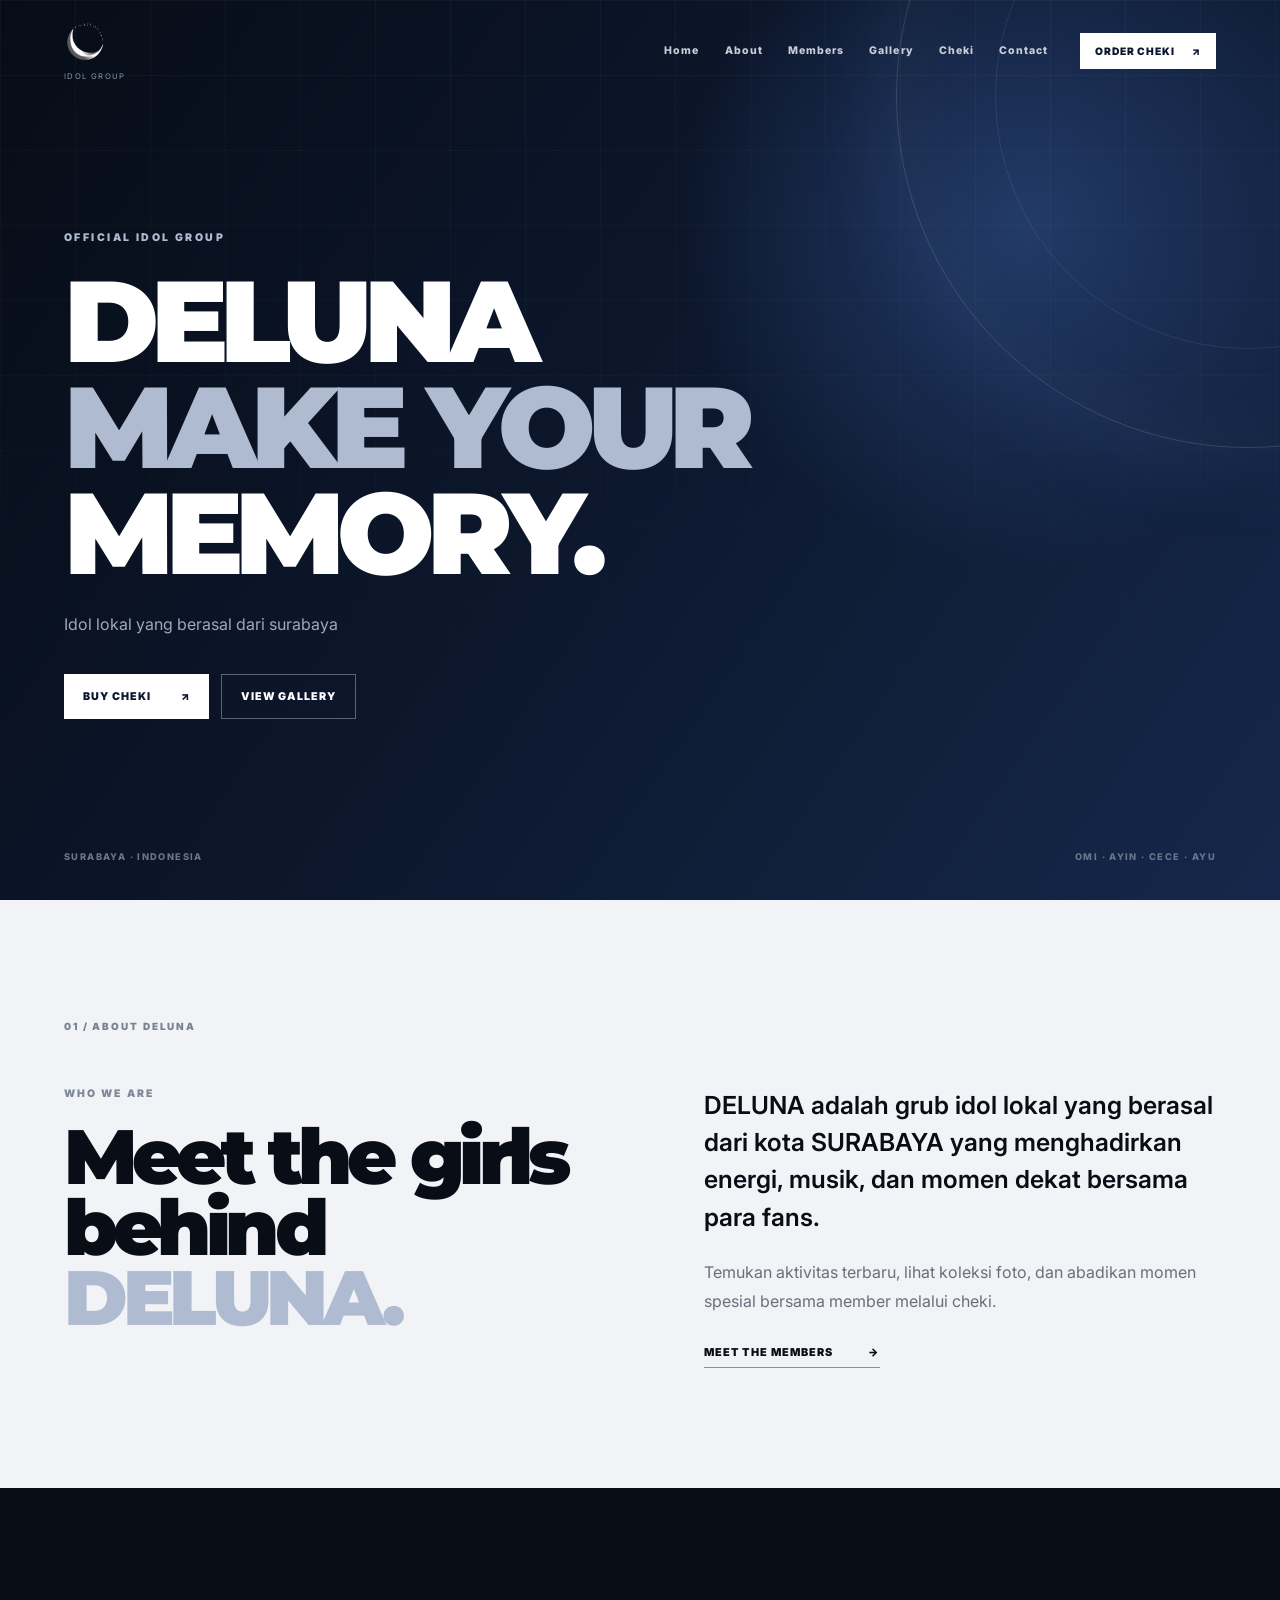
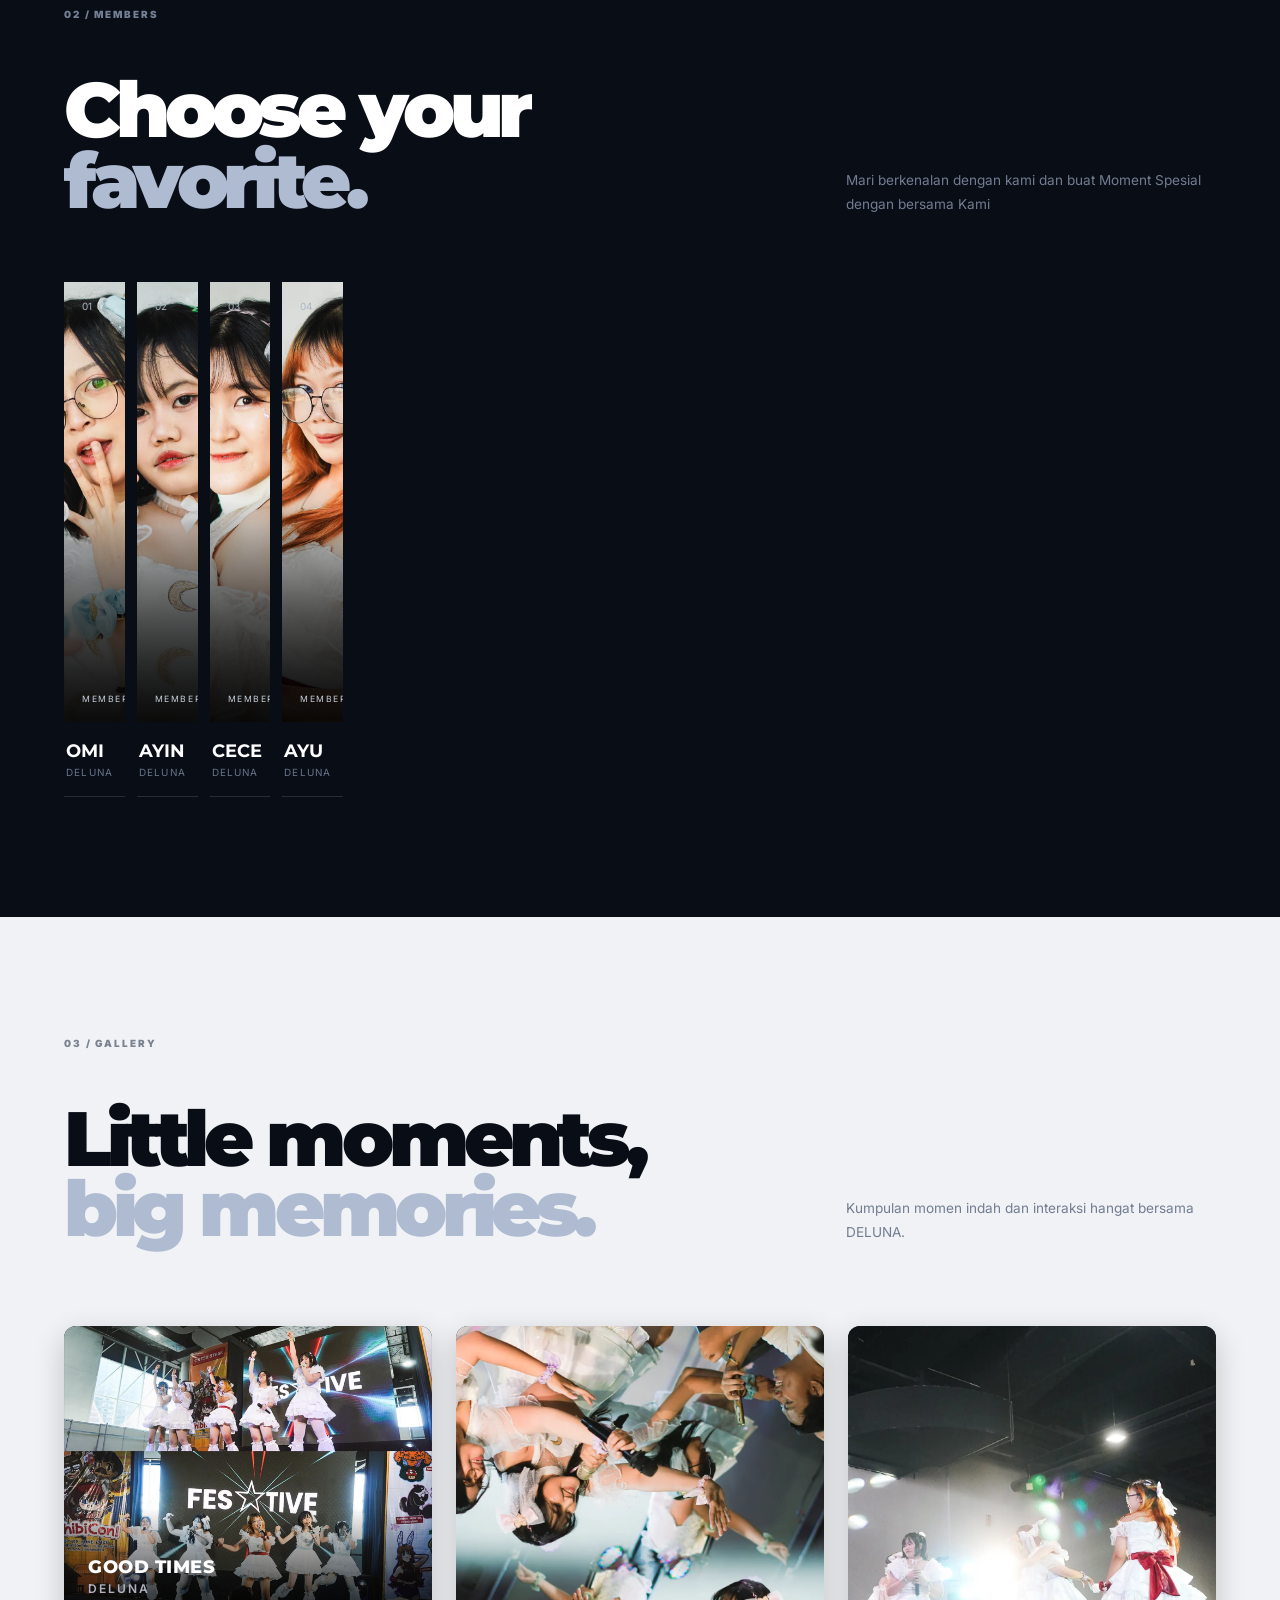
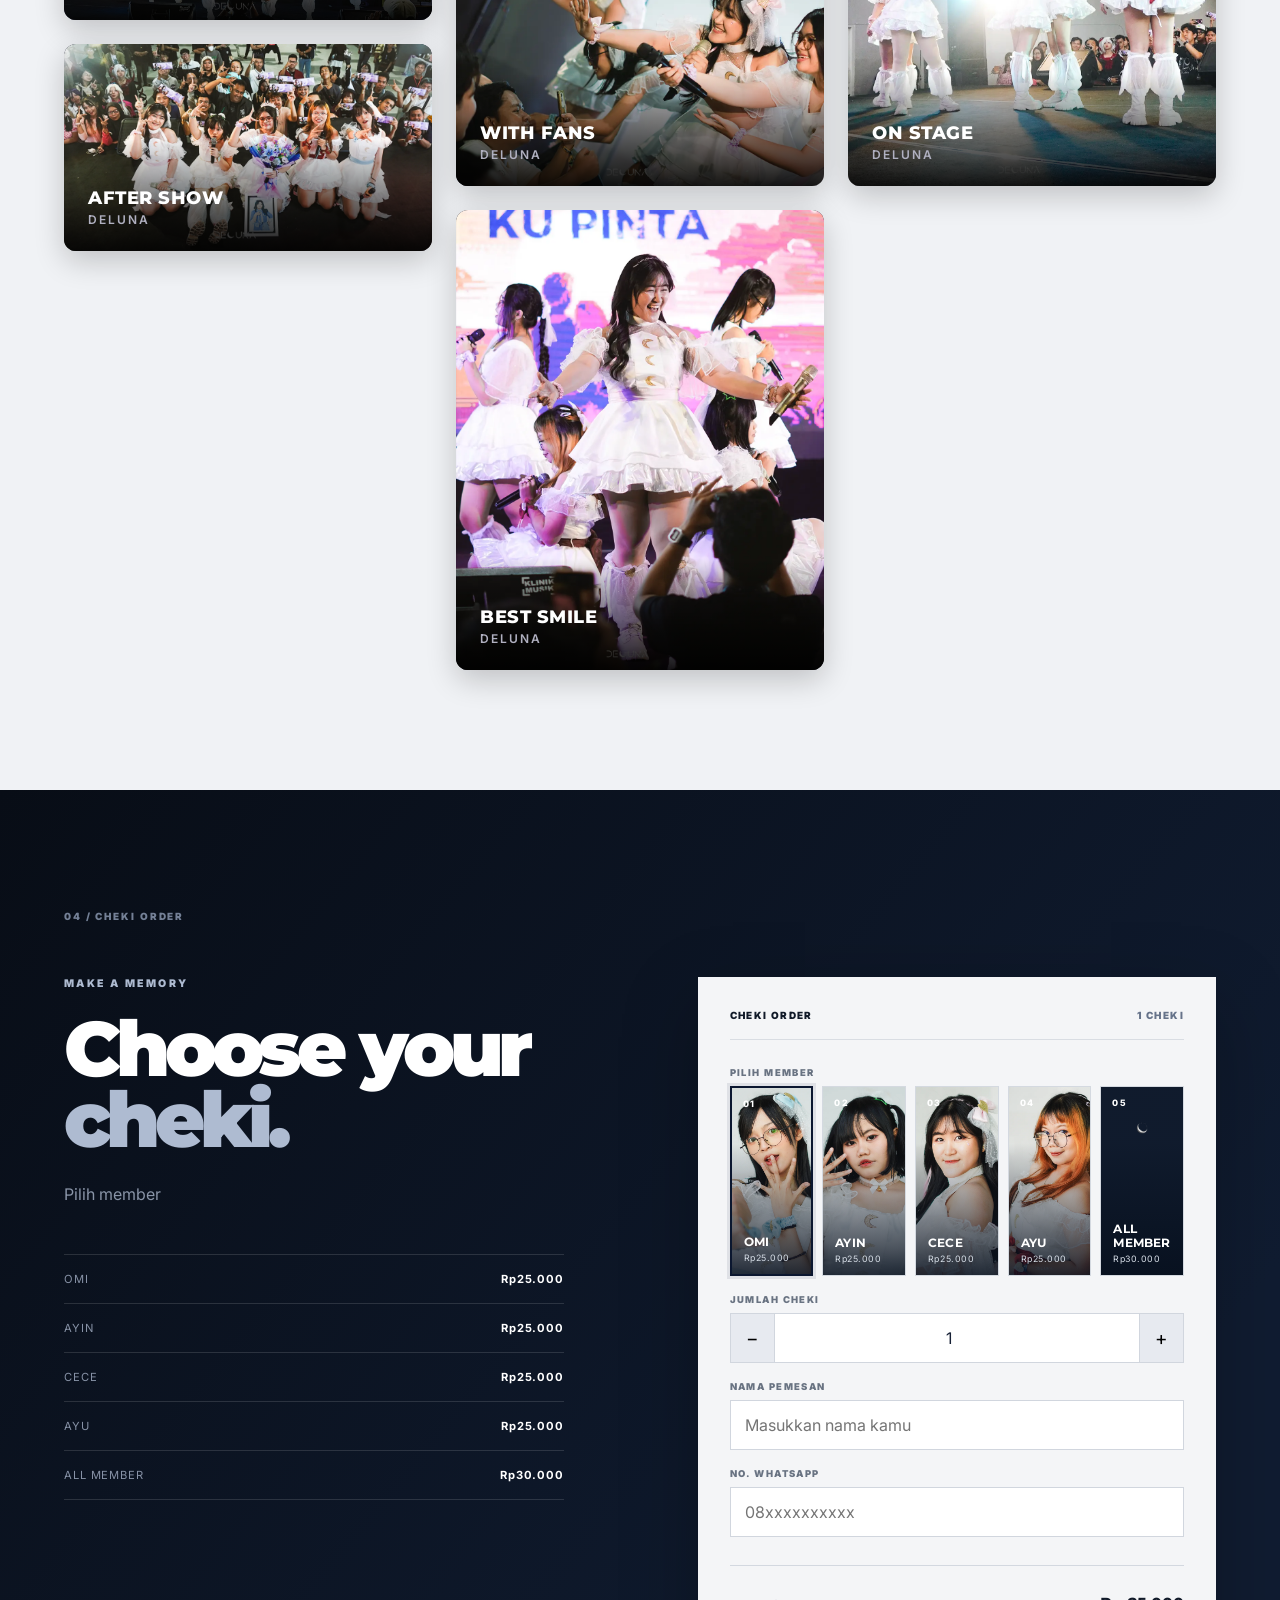
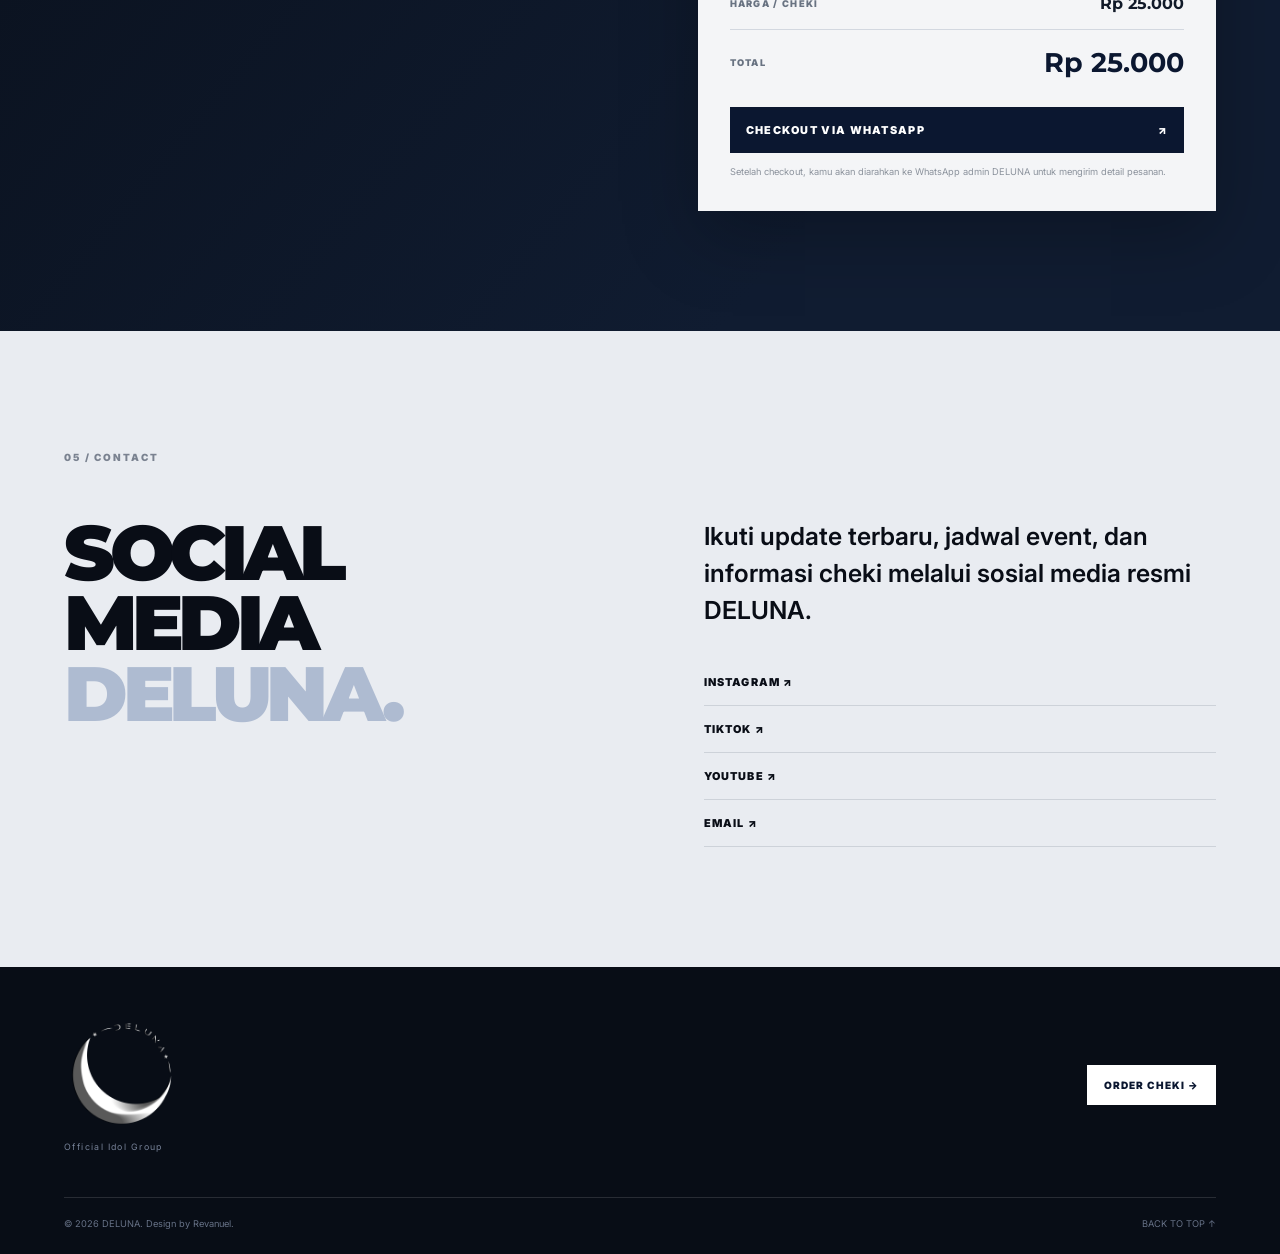
==== index.html @ 7d04046e "Update index.html" ====
<!DOCTYPE html>
<html lang="id">
<head>
  <meta charset="UTF-8">
  <meta name="viewport" content="width=device-width, initial-scale=1.0">
  <meta name="description" content="DELUNA Idol - Official Gallery & Cheki Order">
  <title>DELUNA IDOL — Official</title>
  <link rel="preconnect" href="https://fonts.googleapis.com">
  <link rel="preconnect" href="https://fonts.gstatic.com" crossorigin>
  <link href="https://fonts.googleapis.com/css2?family=Inter:wght@400;500;600;700;800&family=Montserrat:wght@700;800;900&display=swap" rel="stylesheet">
  <link rel="stylesheet" href="style.css">
  
  <style>
    /* DESAIN GALLERY BARU: MASONRY / PINTEREST STYLE */
    /* Ini akan menimpa desain grid lama agar foto tidak terpotong */
    
    .gallery-grid {
      display: block !important; /* Mematikan grid lama */
      column-count: 1; /* 1 kolom di HP */
      column-gap: 1.5rem;
      padding-top: 1rem;
    }

    /* Tablet: 2 kolom */
    @media (min-width: 640px) {
      .gallery-grid {
        column-count: 2;
      }
    }

    /* Desktop: 3 kolom */
    @media (min-width: 1024px) {
      .gallery-grid {
        column-count: 3;
      }
    }

    .gallery-item {
      break-inside: avoid; 
      margin-bottom: 1.5rem;
      position: relative;
      border-radius: 12px;
      overflow: hidden;
      background-color: #1a1a2e; 
      box-shadow: 0 10px 30px rgba(0, 0, 0, 0.2); 
      /* Transisi saat di-hover */
      transition: transform 0.4s cubic-bezier(0.175, 0.885, 0.32, 1.275);
    }

    /* Efek melayang saat kursor diarahkan ke foto */
    .gallery-item:hover {
      transform: translateY(-8px);
    }

    .gallery-item img {
      width: 100%;
      height: auto; 
      display: block;
      transition: transform 0.6s ease;
    }

    .gallery-item:hover img {
      transform: scale(1.05); 
    }

    .gallery-item figcaption {
      position: absolute;
      bottom: 0;
      left: 0;
      right: 0;
      padding: 3rem 1.5rem 1.5rem;
      /* Gradient gelap di bawah agar teks putih mudah dibaca */
      background: linear-gradient(to top, rgba(0,0,0,0.9) 0%, rgba(0,0,0,0.4) 60%, transparent 100%);
      color: #ffffff;
      display: flex;
      flex-direction: column;
      gap: 4px;
      pointer-events: none; /* Agar klik tetap tembus ke gambar jika diperlukan */
    }
    
    .gallery-item figcaption b {
      font-size: 1.1rem;
      font-weight: 800;
      letter-spacing: 0.5px;
      text-transform: uppercase;
      font-family: 'Montserrat', sans-serif;
    }
    
    .gallery-item figcaption span {
      font-size: 0.75rem;
      color: #b0b0c0;
      letter-spacing: 2px;
      font-weight: 600;
      text-transform: uppercase;
    }
  </style>
</head>
<body>

  <div class="loader" id="loader">
    <div class="loader-mark"><img src="assets/deluna-logo.png" alt="DELUNA"></div>
  </div>

  <header class="navbar" id="navbar">
    <a class="brand" href="#home">
      <img src="assets/deluna-logo.png" alt="DELUNA" class="brand-logo">
      <span class="brand-sub">IDOL GROUP</span>
    </a>

    <button class="menu-toggle" id="menuToggle" aria-label="Buka menu">
      <span></span><span></span><span></span>
    </button>

    <nav id="navMenu">
      <a href="#home">Home</a>
      <a href="#about">About</a>
      <a href="#members">Members</a>
      <a href="#gallery">Gallery</a>
      <a href="#cheki">Cheki</a>
      <a href="#contact">Contact</a>
    </nav>

    <a class="nav-order" href="#cheki">ORDER CHEKI <span>↗</span></a>
  </header>

  <main>
    <section class="hero" id="home">
      <div class="hero-orb"></div>
      <div class="hero-lines"></div>

      <div class="hero-content reveal">
        <p class="eyebrow">OFFICIAL IDOL GROUP</p>
        <h1>DELUNA<br><span>MAKE YOUR</span><br>MEMORY.</h1>
        <p class="hero-copy">Idol lokal yang berasal dari surabaya</p>
        <div class="hero-actions">
          <a class="btn primary" href="#cheki">BUY CHEKI <span>↗</span></a>
          <a class="btn ghost" href="#gallery">VIEW GALLERY</a>
        </div>
      </div>

      <div class="hero-bottom">
        <span>SURABAYA · INDONESIA</span>
        <span>OMI · AYIN · CECE · AYU</span>
      </div>
    </section>

    <section class="section about" id="about">
      <div class="section-label">01 / ABOUT DELUNA</div>
      <div class="split">
        <div class="reveal">
          <p class="mini-title">WHO WE ARE</p>
          <h2>Meet the girls<br>behind <span>DELUNA.</span></h2>
        </div>
        <div class="copy reveal">
          <p class="lead">DELUNA adalah grub idol lokal yang berasal dari kota SURABAYA yang menghadirkan energi, musik, dan momen dekat bersama para fans.</p>
          <p>Temukan aktivitas terbaru, lihat koleksi foto, dan abadikan momen spesial bersama member melalui cheki.</p>
          <a href="#members" class="under-link">MEET THE MEMBERS <span>→</span></a>
        </div>
      </div>
    </section>

    <section class="section dark" id="members">
      <div class="section-head reveal">
        <div>
          <div class="section-label light">02 / MEMBERS</div>
          <h2>Choose your<br><span>favorite.</span></h2>
        </div>
        <p>Mari berkenalan dengan kami dan buat Moment Spesial dengan bersama Kami</p>
      </div>

      <div class="member-grid">

  <!-- OMI -->
  <article class="member-card reveal">
    <div class="member-grid">

  <!-- OMI -->
  <article class="member-card reveal">
    <div class="member-photo">
      <a href="https://www.instagram.com/omiichannn_/" 
         target="_blank" 
         rel="noopener noreferrer"
         style="display: block; cursor: pointer;">
        <img src="assets/OMI.webp" alt="OMI - DELUNA">
      </a>
      <span>01</span>
      <small>MEMBER</small>
    </div>

    <div class="member-info">
      <h3>OMI</h3>
      <p>DELUNA</p>
    </div>
  </article>


  <!-- AYIN -->
  <article class="member-card reveal">
    <div class="member-photo">
      <a href="https://www.instagram.com/arinismess/" 
         target="_blank" 
         rel="noopener noreferrer"
         style="display: block; cursor: pointer;">
        <img src="assets/AYIN.webp" alt="AYIN - DELUNA">
      </a>
      <span>02</span>
      <small>MEMBER</small>
    </div>

    <div class="member-info">
      <h3>AYIN</h3>
      <p>DELUNA</p>
    </div>
  </article>


  <!-- CECE -->
  <article class="member-card reveal">
    <div class="member-photo">
      <a href="https://www.instagram.com/riensm21/" 
         target="_blank" 
         rel="noopener noreferrer"
         style="display: block; cursor: pointer;">
        <img src="assets/CECE.webp" alt="CECE - DELUNA">
      </a>
      <span>03</span>
      <small>MEMBER</small>
    </div>

    <div class="member-info">
      <h3>CECE</h3>
      <p>DELUNA</p>
    </div>
  </article>


  <!-- AYU -->
  <article class="member-card reveal">
    <div class="member-photo">
      <a href="https://www.instagram.com/ayuukim_/" 
         target="_blank" 
         rel="noopener noreferrer"
         style="display: block; cursor: pointer;">
        <img src="assets/AYU.webp" alt="AYU - DELUNA">
      </a>
      <span>04</span>
      <small>MEMBER</small>
    </div>

    <div class="member-info">
      <h3>AYU</h3>
      <p>DELUNA</p>
    </div>
  </article>

</div>
    </section>

    <section class="section gallery" id="gallery">
      <div class="section-head reveal">
        <div>
          <div class="section-label">03 / GALLERY</div>
          <h2>Little moments,<br><span>big memories.</span></h2>
        </div>
        <p>Kumpulan momen indah dan interaksi hangat bersama DELUNA.</p>
      </div>

      <div class="gallery-grid">
        <figure class="gallery-item">
          <img src="assets/GOOD.webp" alt="DELUNA Good Times">
          <figcaption><b>GOOD TIMES</b><span>DELUNA</span></figcaption>
        </figure>
        <figure class="gallery-item">
          <img src="assets/SHOW.webp" alt="DELUNA After Show">
          <figcaption><b>AFTER SHOW</b><span>DELUNA</span></figcaption>
        </figure>
        <figure class="gallery-item">
          <img src="assets/FANS.webp" alt="DELUNA With Fans">
          <figcaption><b>WITH FANS</b><span>DELUNA</span></figcaption>
        </figure>
        <figure class="gallery-item">
          <img src="assets/SMILE.webp" alt="DELUNA Best Smile">
          <figcaption><b>BEST SMILE</b><span>DELUNA</span></figcaption>
        </figure>
        <figure class="gallery-item">
          <img src="assets/STAGE.webp" alt="DELUNA On Stage">
          <figcaption><b>ON STAGE</b><span>DELUNA</span></figcaption>
        </figure>
      </div>
    </section>

    <section class="section dark cheki-section" id="cheki">
      <div class="section-label light">04 / CHEKI ORDER</div>

      <div class="cheki-layout">
        <div class="cheki-intro reveal">
          <p class="eyebrow">MAKE A MEMORY</p>
          <h2>Choose your<br><span>cheki.</span></h2>
          <p>Pilih member</p>

          <div class="price-list">
            <div><span>OMI</span><strong>Rp25.000</strong></div>
            <div><span>AYIN</span><strong>Rp25.000</strong></div>
            <div><span>CECE</span><strong>Rp25.000</strong></div>
            <div><span>AYU</span><strong>Rp25.000</strong></div>
            <div><span>ALL MEMBER</span><strong>Rp30.000</strong></div>
          </div>
        </div>

        <form class="order-card reveal" id="orderForm">
          <div class="order-head">
            <span>CHEKI ORDER</span>
            <span id="orderStatus">READY</span>
          </div>

          <label>PILIH MEMBER</label>
          <div class="member-chooser" id="memberChooser">
            <button type="button" class="member-choice active" data-member="OMI" data-price="25000">
              <img src="assets/OMI.webp" alt="OMI">
              <span class="choice-overlay"></span>
              <span class="choice-number">01</span>
              <span class="choice-info"><strong>OMI</strong><small>Rp25.000</small></span>
            </button>
            <button type="button" class="member-choice" data-member="AYIN" data-price="25000">
              <img src="assets/AYIN.webp" alt="AYIN">
              <span class="choice-overlay"></span>
              <span class="choice-number">02</span>
              <span class="choice-info"><strong>AYIN</strong><small>Rp25.000</small></span>
            </button>
            <button type="button" class="member-choice" data-member="CECE" data-price="25000">
              <img src="assets/CECE.webp" alt="CECE">
              <span class="choice-overlay"></span>
              <span class="choice-number">03</span>
              <span class="choice-info"><strong>CECE</strong><small>Rp25.000</small></span>
            </button>
            <button type="button" class="member-choice" data-member="AYU" data-price="25000">
              <img src="assets/AYU.webp" alt="AYU">
              <span class="choice-overlay"></span>
              <span class="choice-number">04</span>
              <span class="choice-info"><strong>AYU</strong><small>Rp25.000</small></span>
            </button>
            <button type="button" class="member-choice all-member" data-member="ALL MEMBER" data-price="30000">
              <img src="assets/deluna-logo.png" alt="ALL MEMBER">
              <span class="choice-overlay"></span>
              <span class="choice-number">05</span>
              <span class="choice-info"><strong>ALL MEMBER</strong><small>Rp30.000</small></span>
            </button>
          </div>
          <select id="member" name="member" aria-hidden="true" tabindex="-1" class="member-select-hidden">
            <option value="OMI" data-price="25000">OMI — Rp25.000</option>
            <option value="AYIN" data-price="25000">AYIN — Rp25.000</option>
            <option value="CECE" data-price="25000">CECE — Rp25.000</option>
            <option value="AYU" data-price="25000">AYU — Rp25.000</option>
            <option value="ALL MEMBER" data-price="30000">ALL MEMBER — Rp30.000</option>
          </select>

          <label for="quantity">JUMLAH CHEKI</label>
          <div class="quantity">
            <button type="button" id="minus">−</button>
            <input id="quantity" type="number" min="1" max="99" value="1">
            <button type="button" id="plus">+</button>
          </div>

          <label for="name">NAMA PEMESAN</label>
          <input id="name" type="text" placeholder="Masukkan nama kamu" required>

          <label for="phone">NO. WHATSAPP</label>
          <input id="phone" type="tel" placeholder="08xxxxxxxxxx" required>

          <div class="summary">
            <div><span>HARGA / CHEKI</span><strong id="unitPrice">Rp25.000</strong></div>
            <div class="total"><span>TOTAL</span><strong id="totalPrice">Rp25.000</strong></div>
          </div>

          <button class="submit-order" type="submit">CHECKOUT VIA WHATSAPP <span>↗</span></button>
          <p class="form-note">Setelah checkout, kamu akan diarahkan ke WhatsApp admin DELUNA untuk mengirim detail pesanan.</p>
        </form>
      </div>
    </section>

   <section class="section info" id="contact">
  <div class="section-label">05 / CONTACT</div>

  <div class="split">

    <div class="reveal">
      <h2>SOCIAL MEDIA<br><span>DELUNA.</span></h2>
    </div>

    <div class="copy reveal">
      <p class="lead">
        Ikuti update terbaru, jadwal event, dan informasi cheki
        melalui sosial media resmi DELUNA.
      </p>

      <div class="socials">

        <a href="https://www.instagram.com/deluna.idol/?hl=id"
           target="_blank"
           rel="noopener noreferrer"
           aria-label="Instagram DELUNA">
          INSTAGRAM ↗
        </a>

        <a href="https://www.tiktok.com/@deluna.idol?lang=id-ID"
           target="_blank"
           rel="noopener noreferrer"
           aria-label="TikTok DELUNA">
          TIKTOK ↗
        </a>

        <a href="https://www.youtube.com/@DELUNAIdol"
           target="_blank"
           rel="noopener noreferrer"
           aria-label="YouTube DELUNA">
          YOUTUBE ↗
        </a>

        <a href="mailto:delunaidolsby@gmail.com"
           aria-label="Email DELUNA">
          EMAIL ↗
        </a>

      </div>
    </div>

  </div>
</section>
  </main>

  <footer>
    <div class="footer-main">
      <div class="footer-brand">
        <img src="assets/deluna-logo.png" alt="DELUNA" class="footer-logo">
        <p>Official Idol Group</p>
      </div>
      <a href="#cheki" class="footer-order">ORDER CHEKI →</a>
    </div>
    <div class="footer-bottom">
      <span>© 2026 DELUNA. Design by Revanuel.</span>
      <a href="#home">BACK TO TOP ↑</a>
    </div>
  </footer>

  <script src="script.js"></script>
</body>
</html>
---- style.css ----
*{margin:0;padding:0;box-sizing:border-box}
:root{
  --navy:#0b1730;--navy2:#101f3e;--ink:#090d16;--gray:#6f7785;
  --light:#f1f3f6;--white:#fff;--line:rgba(255,255,255,.13);
  --darkline:#d7dbe2;--silver:#c7ccd5;
}
html{scroll-behavior:smooth}
body{font-family:Inter,sans-serif;background:var(--light);color:var(--ink);overflow-x:hidden}
a{text-decoration:none;color:inherit}
button,input,select{font:inherit}
.loader{position:fixed;inset:0;z-index:9999;display:grid;place-items:center;background:var(--navy);transition:.6s}
.loader.hide{opacity:0;visibility:hidden}
.loader-mark{font-family:Montserrat;font-weight:900;font-size:4rem;color:#fff;letter-spacing:-.08em}
.loader-mark span,.brand-main span,h1 span,h2 span{color:#aebbd1}

.navbar{position:fixed;top:0;left:0;width:100%;z-index:1000;padding:21px 5vw;display:flex;align-items:center;gap:32px;color:#fff;transition:.3s}
.navbar.scrolled{padding:14px 5vw;background:rgba(8,13,24,.92);backdrop-filter:blur(14px);border-bottom:1px solid var(--line)}
.brand{display:flex;flex-direction:column;line-height:1}
.brand-main{font-family:Montserrat;font-weight:900;font-size:1.4rem;letter-spacing:-.08em}
.brand-sub{font-size:.48rem;letter-spacing:.18em;color:#8994a8;margin-top:5px}
nav{display:flex;align-items:center;gap:25px;margin-left:auto}
nav a{font-size:.66rem;font-weight:800;letter-spacing:.1em;color:#c9ced8;transition:.25s}
nav a:hover{color:#fff}
.nav-order{background:#fff;color:var(--navy);font-size:.64rem;font-weight:900;letter-spacing:.08em;padding:12px 15px}
.nav-order span{margin-left:15px}
.menu-toggle{display:none;background:none;border:0;width:42px;height:42px}
.menu-toggle span{display:block;width:25px;height:2px;background:#fff;margin:5px auto;transition:.3s}

.hero{min-height:100vh;position:relative;display:flex;align-items:center;padding:150px 5vw 100px;background:radial-gradient(circle at 80% 25%,#233b69 0,transparent 28%),linear-gradient(125deg,#070c16,#0d1930 55%,#15284b);color:#fff;overflow:hidden}
.hero-orb{position:absolute;width:55vw;height:55vw;right:-25vw;top:-20vw;border-radius:50%;border:1px solid rgba(255,255,255,.15);box-shadow:inset 0 0 100px rgba(255,255,255,.04),0 0 100px rgba(80,110,170,.15)}
.hero-orb:after{content:"";position:absolute;inset:14%;border-radius:50%;border:1px solid rgba(255,255,255,.08)}
.hero-lines{position:absolute;inset:0;background-image:linear-gradient(rgba(255,255,255,.035) 1px,transparent 1px),linear-gradient(90deg,rgba(255,255,255,.035) 1px,transparent 1px);background-size:75px 75px;mask-image:linear-gradient(#000,transparent 90%)}
.hero-content{position:relative;z-index:2;max-width:850px}
.eyebrow{font-size:.66rem;letter-spacing:.23em;font-weight:900;color:#aebbd1;margin-bottom:24px}
.hero h1,h2{font-family:Montserrat;font-weight:900;letter-spacing:-.07em;line-height:.92}
.hero h1{font-size:clamp(4rem,9vw,8.8rem)}
.hero-copy{max-width:500px;color:#9fa8b8;line-height:1.7;margin-top:25px}
.hero-actions{display:flex;gap:12px;margin-top:35px;flex-wrap:wrap}
.btn{display:inline-flex;align-items:center;justify-content:space-between;gap:30px;padding:15px 19px;font-size:.67rem;font-weight:900;letter-spacing:.09em;transition:.3s}
.btn.primary{background:#fff;color:var(--navy)}
.btn.primary:hover{background:#cbd3df;transform:translateY(-3px)}
.btn.ghost{border:1px solid #59657a;color:#fff}
.btn.ghost:hover{border-color:#fff;transform:translateY(-3px)}
.hero-bottom{position:absolute;z-index:2;bottom:38px;left:5vw;right:5vw;display:flex;justify-content:space-between;color:#69758a;font-size:.58rem;font-weight:800;letter-spacing:.15em}

.section{padding:120px 5vw}
.section-label{font-size:.62rem;letter-spacing:.19em;font-weight:900;color:#7a8290;margin-bottom:55px}
.section-label.light{color:#748096}
.split{display:grid;grid-template-columns:1fr 1fr;gap:10vw}
h2{font-size:clamp(3rem,6vw,6.2rem)}
.copy{max-width:600px}
.mini-title{font-size:.65rem;letter-spacing:.2em;font-weight:900;color:#7d8797;margin-bottom:22px}
.lead{font-size:clamp(1.15rem,2vw,1.55rem);font-weight:600;line-height:1.5;margin-bottom:22px}
.copy>p:not(.lead){color:#68707e;line-height:1.8}
.under-link{display:inline-flex;gap:35px;margin-top:30px;padding-bottom:8px;border-bottom:1px solid #89919e;font-size:.68rem;font-weight:900;letter-spacing:.1em}
.under-link:hover{color:var(--navy)}

.dark{background:var(--ink);color:#fff}
.section-head{display:flex;align-items:end;justify-content:space-between;gap:50px;margin-bottom:65px}
.section-head>p{max-width:370px;color:#727d91;font-size:.85rem;line-height:1.8}
.member-grid{display:grid;grid-template-columns:repeat(4,1fr);gap:12px}
.member-card{min-width:0}
.member-photo{height:440px;position:relative;overflow:hidden;background:#1a2437}
.member-photo:before{content:"";position:absolute;inset:0;transition:.6s}
.member-photo:after{content:"";position:absolute;inset:0;background:linear-gradient(transparent 50%,rgba(0,0,0,.75))}
.member-photo:hover:before{transform:scale(1.08)}
.omi:before{background:radial-gradient(circle at 55% 30%,#8091aa,transparent 17%),linear-gradient(145deg,#142543,#4b5564)}
.ayin:before{background:radial-gradient(circle at 40% 28%,#c3c9d1,transparent 16%),linear-gradient(145deg,#303a4b,#0c1526)}
.cece:before{background:radial-gradient(circle at 62% 34%,#667895,transparent 18%),linear-gradient(135deg,#101c34,#687282)}
.ayu:before{background:radial-gradient(circle at 35% 30%,#9ba4b3,transparent 16%),linear-gradient(145deg,#455267,#111a2a)}
.member-photo span{position:absolute;z-index:2;top:18px;left:18px;color:#aab4c4;font-size:.62rem}
.member-photo small{position:absolute;z-index:2;bottom:18px;left:18px;color:#c8d0dd;font-size:.54rem;letter-spacing:.18em}
.member-info{padding:18px 2px;border-bottom:1px solid var(--line)}
.member-info h3{font-family:Montserrat;font-size:1.1rem}
.member-info p{color:#68758b;font-size:.62rem;letter-spacing:.12em;margin-top:5px}

.gallery{background:#f0f2f5}
.gallery-grid{display:grid;grid-template-columns:1.25fr 1fr 1fr;grid-auto-rows:290px;gap:12px}
.gallery-item{position:relative;overflow:hidden;background:#243653;color:#fff}
.gallery-item:before{content:"";position:absolute;inset:0;transition:.7s}
.gallery-item:hover:before{transform:scale(1.08)}
.g1:before{background:radial-gradient(circle at 65% 30%,#899ab5,transparent 16%),linear-gradient(145deg,#0b1730,#56657b)}
.g2:before{background:radial-gradient(circle at 30% 30%,#bac3d0,transparent 17%),linear-gradient(145deg,#283954,#0b1220)}
.g3:before{background:radial-gradient(circle at 70% 40%,#697b98,transparent 18%),linear-gradient(145deg,#121c2f,#78818d)}
.g4:before{background:radial-gradient(circle at 35% 25%,#8e99aa,transparent 17%),linear-gradient(145deg,#354762,#101727)}
.g5:before{background:radial-gradient(circle at 60% 35%,#b7bec9,transparent 16%),linear-gradient(135deg,#1a2943,#5d6879)}
.gallery-item:nth-child(1){grid-row:span 2}
.gallery-item:nth-child(4){grid-column:span 2}
.gallery-item div{position:absolute;z-index:2;bottom:20px;left:22px}
.gallery-item small{font-size:.55rem;letter-spacing:.18em;color:#d0d7e1}
.gallery-item h3{font-family:Montserrat;font-size:1.25rem;margin-top:5px}
.gallery-note{font-size:.7rem;color:#7b8492;margin-top:20px}

.cheki-section{background:linear-gradient(130deg,#080d16,#101c31 75%);position:relative}
.cheki-layout{display:grid;grid-template-columns:1fr 1fr;gap:9vw;align-items:start}
.cheki-intro>p:not(.eyebrow){max-width:480px;color:#8994a7;line-height:1.8;margin-top:25px}
.price-list{margin-top:45px;border-top:1px solid var(--line);max-width:500px}
.price-list div{display:flex;justify-content:space-between;padding:17px 0;border-bottom:1px solid var(--line);font-size:.7rem;letter-spacing:.08em}
.price-list span{color:#8792a6}
.price-list strong{color:#fff}
.order-card{background:#f4f5f7;color:#111a29;padding:32px;box-shadow:0 25px 70px rgba(0,0,0,.25)}
.order-head{display:flex;justify-content:space-between;border-bottom:1px solid #d9dde3;padding-bottom:18px;margin-bottom:27px;font-size:.62rem;font-weight:900;letter-spacing:.14em}
#orderStatus{color:#66738a}
.order-card label{display:block;font-size:.59rem;font-weight:900;letter-spacing:.15em;color:#697382;margin:18px 0 8px}
.order-card select,.order-card input{width:100%;border:1px solid #d1d6de;background:#fff;padding:14px;color:#162035;outline:none}
.order-card select:focus,.order-card input:focus{border-color:#65738b}
.quantity{display:grid;grid-template-columns:45px 1fr 45px}
.quantity button{border:1px solid #d1d6de;background:#e7eaf0;cursor:pointer;font-size:1.2rem}
.quantity input{text-align:center;border-left:0!important;border-right:0!important}
.summary{margin-top:28px;border-top:1px solid #d3d8e0;padding-top:20px}
.summary div{display:flex;justify-content:space-between;align-items:center;padding:8px 0}
.summary span{font-size:.58rem;letter-spacing:.14em;color:#697382;font-weight:900}
.summary strong{font-family:Montserrat}
.summary .total{margin-top:8px;padding-top:16px;border-top:1px solid #d3d8e0}
.summary .total strong{font-size:1.7rem;color:var(--navy)}
.submit-order{width:100%;margin-top:20px;padding:16px;border:0;background:var(--navy);color:#fff;font-size:.68rem;font-weight:900;letter-spacing:.12em;cursor:pointer;display:flex;justify-content:space-between;transition:.25s}
.submit-order:hover{background:#1d3157}
.form-note{font-size:.58rem;color:#8b929c;line-height:1.5;margin-top:12px}

.info{background:#e9ecf1}
.socials{display:flex;flex-direction:column;margin-top:30px}
.socials a{padding:16px 0;border-bottom:1px solid #cdd2d9;font-size:.68rem;font-weight:900;letter-spacing:.1em}
.socials a:hover{color:#334c75}

footer{background:#080d16;color:#fff;padding:50px 5vw 25px}
.footer-main{display:flex;justify-content:space-between;align-items:center;padding-bottom:45px;border-bottom:1px solid var(--line)}
.footer-brand .brand-main{font-size:1.8rem}
.footer-brand p{font-size:.55rem;color:#778298;letter-spacing:.16em;margin-top:7px}
.footer-order{background:#fff;color:#0b1730;padding:14px 17px;font-size:.63rem;font-weight:900;letter-spacing:.1em}
.footer-bottom{display:flex;justify-content:space-between;padding-top:20px;color:#667186;font-size:.58rem}
.footer-bottom a:hover{color:#fff}

.reveal{opacity:0;transform:translateY(35px);transition:opacity .8s ease,transform .8s ease}
.reveal.active{opacity:1;transform:translateY(0)}

@media(max-width:1050px){
  nav{gap:15px}.nav-order{display:none}
  .member-grid{grid-template-columns:repeat(2,1fr)}
}
@media(max-width:760px){
  .navbar{padding:17px 6vw}.menu-toggle{display:block;margin-left:auto;z-index:1002}
  nav{position:fixed;inset:0;background:#080d16;display:flex;flex-direction:column;justify-content:center;gap:28px;transform:translateX(100%);transition:.35s}
  nav.open{transform:translateX(0)}
  nav a{font-size:1rem}
  .menu-toggle.open span:nth-child(1){transform:translateY(7px) rotate(45deg)}
  .menu-toggle.open span:nth-child(2){opacity:0}
  .menu-toggle.open span:nth-child(3){transform:translateY(-7px) rotate(-45deg)}
  .hero{padding:135px 6vw 130px}
  .hero h1{font-size:clamp(3.4rem,16vw,6rem)}
  .hero-bottom{left:6vw;right:6vw;bottom:35px;gap:20px;line-height:1.5}
  .section{padding:85px 6vw}
  .split,.cheki-layout{grid-template-columns:1fr;gap:45px}
  .section-head{display:block;margin-bottom:50px}
  .section-head>p{margin-top:25px}
  .member-photo{height:350px}
  .gallery-grid{grid-template-columns:1fr 1fr;grid-auto-rows:220px}
  .gallery-item:nth-child(1){grid-row:span 1}
  .gallery-item:nth-child(4){grid-column:span 2}
}
@media(max-width:480px){
  .hero-actions{flex-direction:column;align-items:stretch}.btn{width:100%}
  .hero-bottom{font-size:.48rem}
  .member-grid{grid-template-columns:1fr}
  .member-photo{height:400px}
  .gallery-grid{grid-template-columns:1fr}.gallery-item:nth-child(4){grid-column:span 1}
  .order-card{padding:22px}
  .footer-main,.footer-bottom{flex-direction:column;align-items:flex-start;gap:25px}
}


/* DELUNA supplied logo */
.loader-mark img {
  width: min(230px, 55vw);
  height: auto;
  display: block;
}
.brand {
  align-items: flex-start;
  gap: 5px;
}
.brand-logo {
  width: 68px;
  height: 42px;
  object-fit: contain;
  object-position: left center;
  display: block;
}
.footer-logo {
  width: 115px;
  height: auto;
  display: block;
}
.footer-brand p {
  margin-top: 9px;
}

/* MEMBER PHOTOS + CHEKI MEMBER CHOOSER */
.member-photo img{
  position:absolute;
  inset:0;
  width:100%;
  height:100%;
  object-fit:cover;
  object-position:center top;
  transition:transform .7s ease, filter .7s ease;
}
.member-photo:before{z-index:1;background:linear-gradient(180deg,rgba(0,0,0,.05),transparent 45%,rgba(0,0,0,.82));}
.member-photo:after{z-index:1;}
.member-photo:hover img{transform:scale(1.055);filter:saturate(1.05);}
.member-photo span,.member-photo small{z-index:3}

.member-chooser{
  display:grid;
  grid-template-columns:repeat(5,1fr);
  gap:9px;
}
.member-choice{
  position:relative;
  min-height:190px;
  padding:0;
  border:1px solid #d4d9e0;
  background:#fff;
  overflow:hidden;
  cursor:pointer;
  text-align:left;
  transition:transform .25s ease,border-color .25s ease,box-shadow .25s ease;
}
.member-choice:hover{transform:translateY(-3px);border-color:#718096;box-shadow:0 12px 30px rgba(10,20,35,.12)}
.member-choice.active{border:2px solid var(--navy);box-shadow:0 0 0 3px rgba(15,31,55,.09)}
.member-choice img{position:absolute;inset:0;width:100%;height:100%;object-fit:cover;object-position:center top}
.member-choice.all-member{background:#101b2d}
.member-choice.all-member img{object-fit:contain;padding:35px;opacity:.95}
.choice-overlay{position:absolute;inset:0;background:linear-gradient(180deg,rgba(7,16,30,.02) 30%,rgba(7,16,30,.88) 100%)}
.choice-number{position:absolute;top:10px;left:11px;color:#fff;font-size:.55rem;letter-spacing:.15em;font-weight:800;z-index:2}
.choice-info{position:absolute;left:12px;right:8px;bottom:11px;z-index:2;color:#fff;display:flex;flex-direction:column;gap:3px}
.choice-info strong{font-family:Montserrat;font-size:.72rem;letter-spacing:.02em}
.choice-info small{font-size:.55rem;color:#d9e0e9;letter-spacing:.06em}
.member-select-hidden{position:absolute!important;opacity:0!important;width:1px!important;height:1px!important;pointer-events:none!important}

@media(max-width:1050px){
  .member-chooser{grid-template-columns:repeat(3,1fr)}
}
@media(max-width:760px){
  .member-chooser{grid-template-columns:repeat(2,1fr)}
  .member-choice{min-height:220px}
}
@media(max-width:480px){
  .member-chooser{grid-template-columns:repeat(2,1fr);gap:7px}
  .member-choice{min-height:200px}
  .choice-info strong{font-size:.65rem}
}
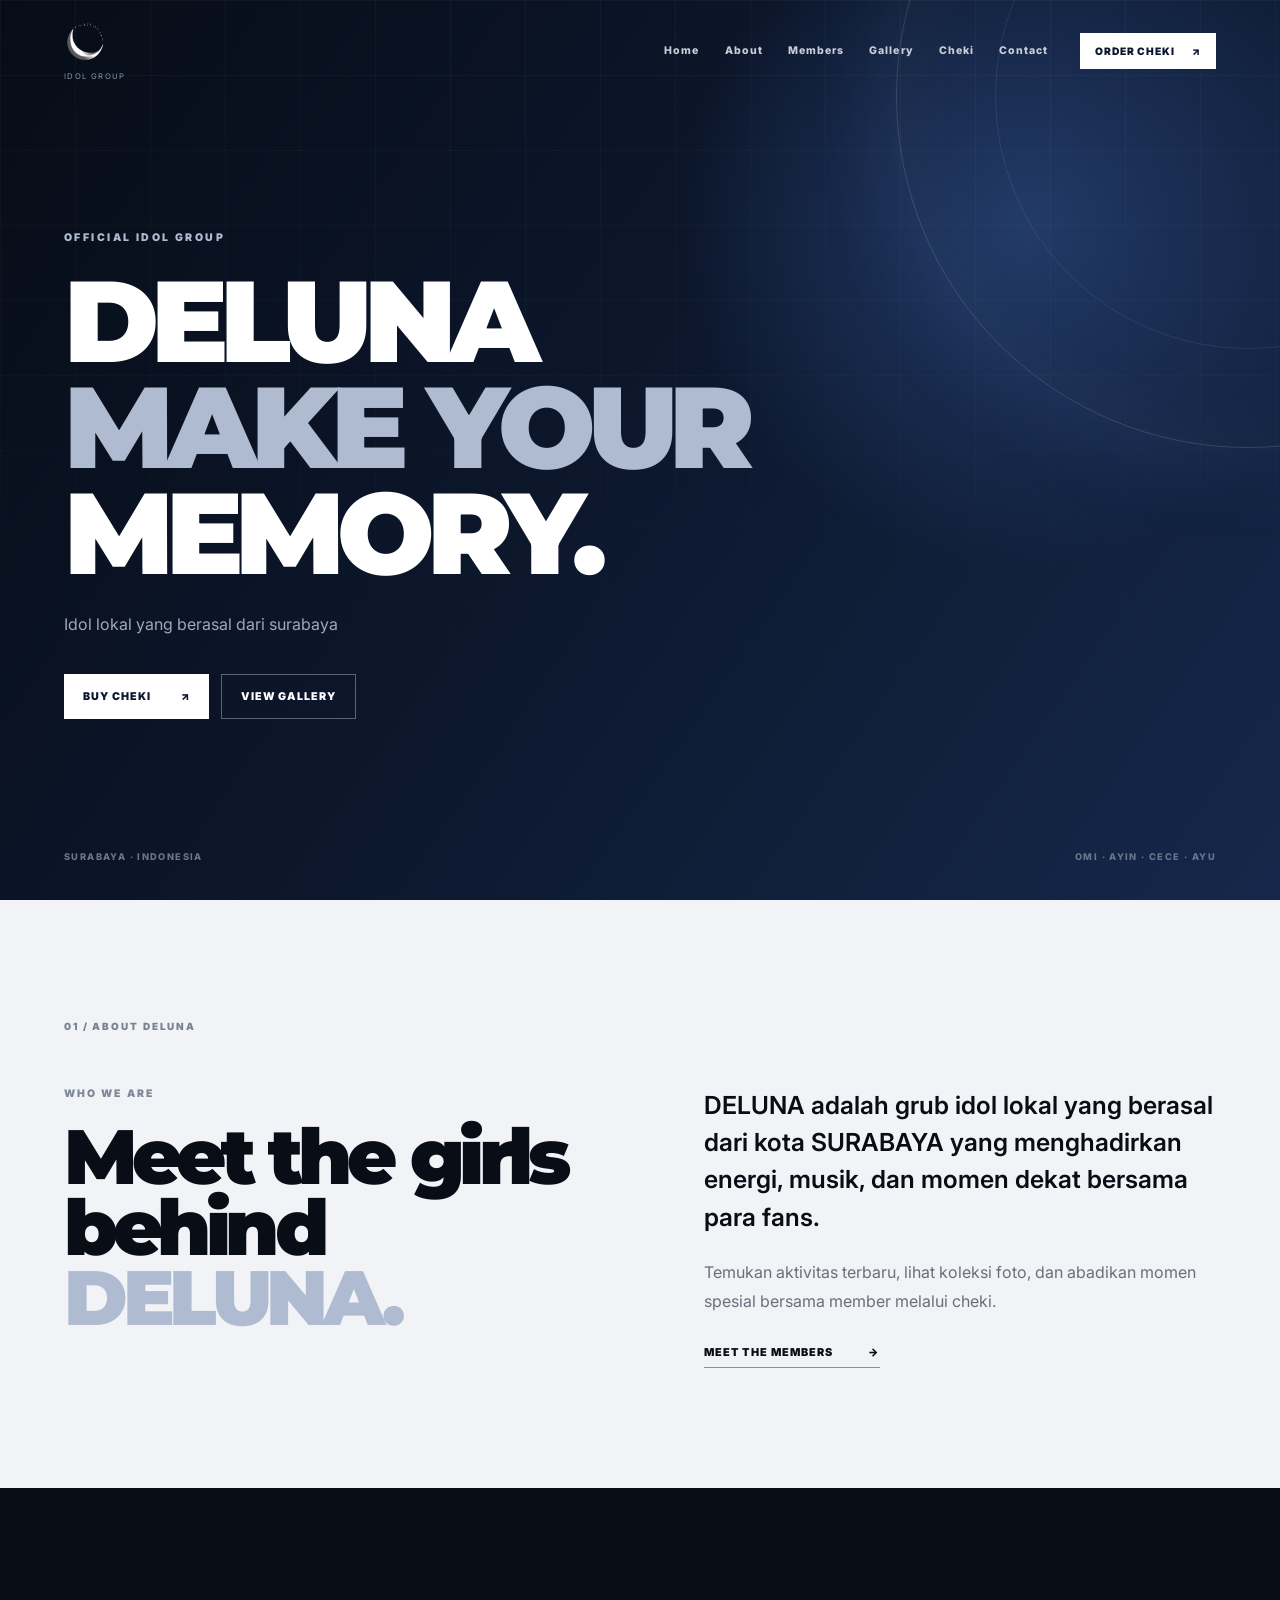
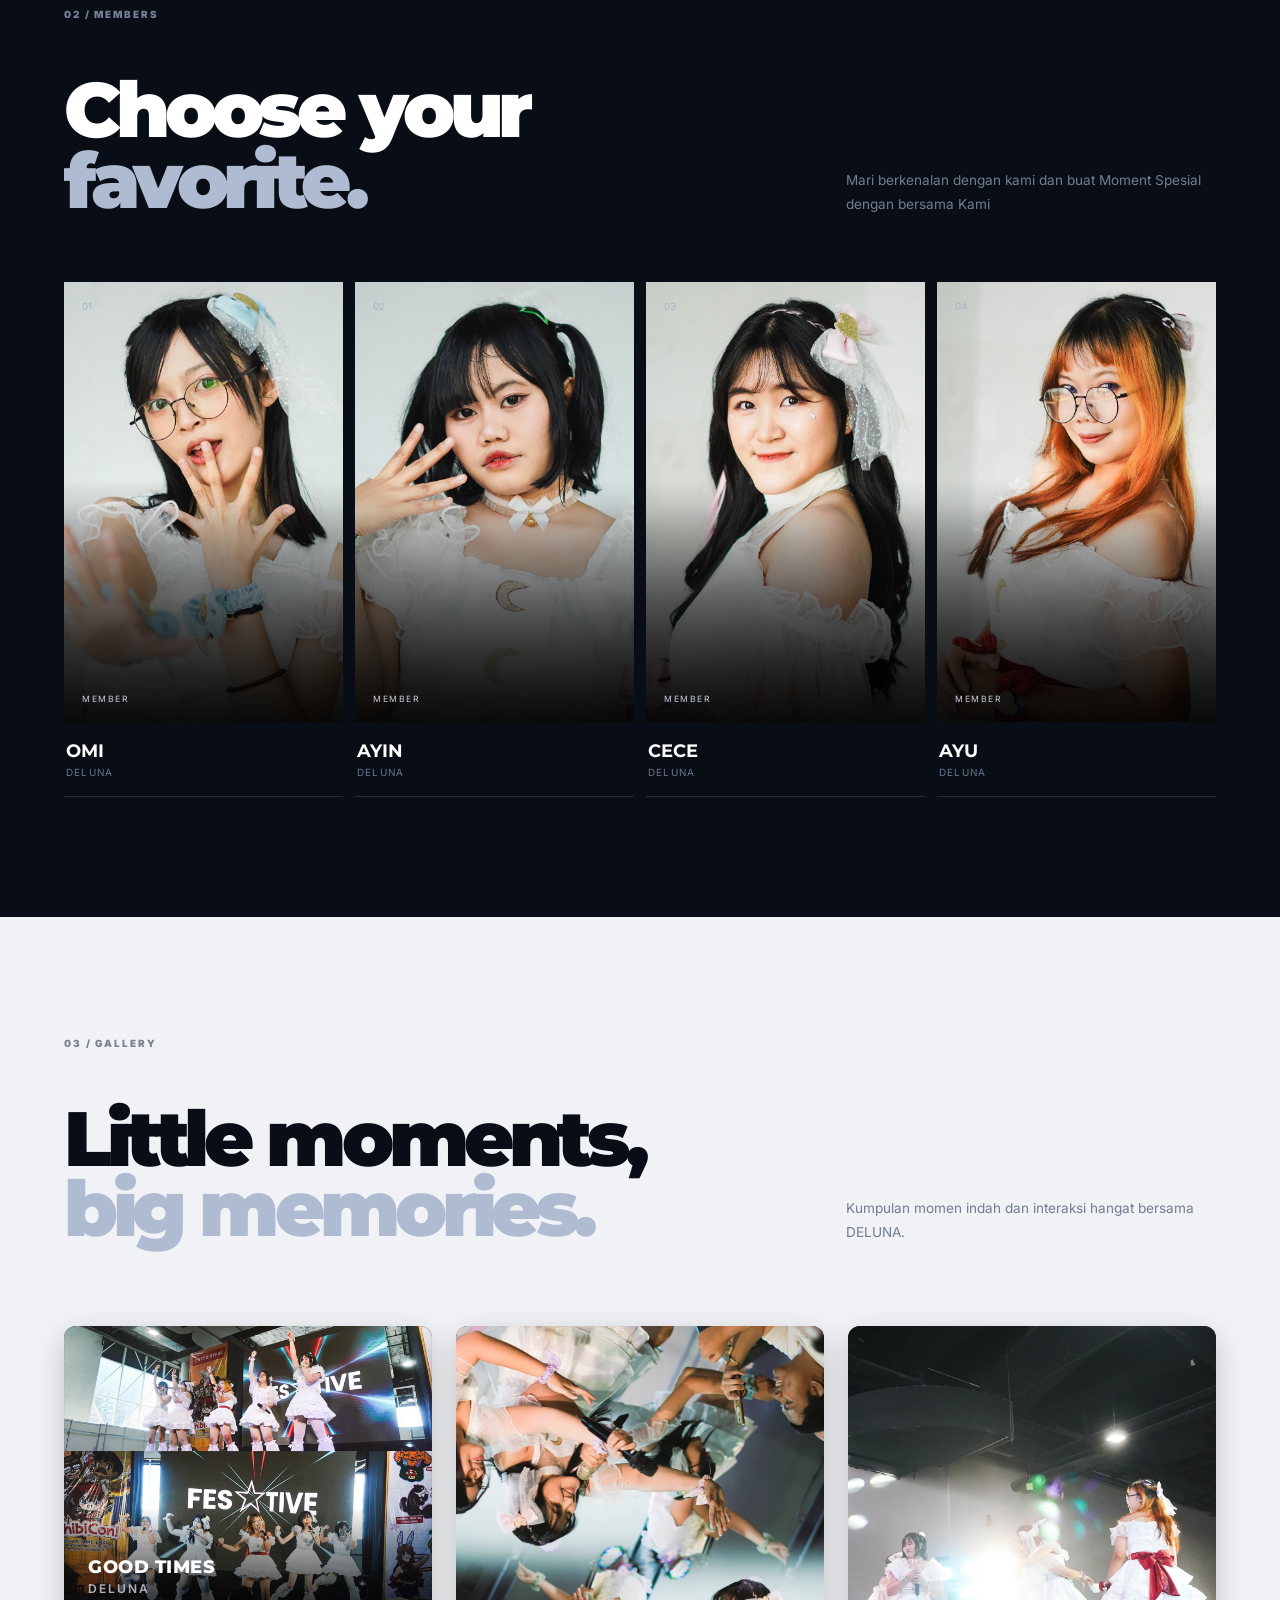
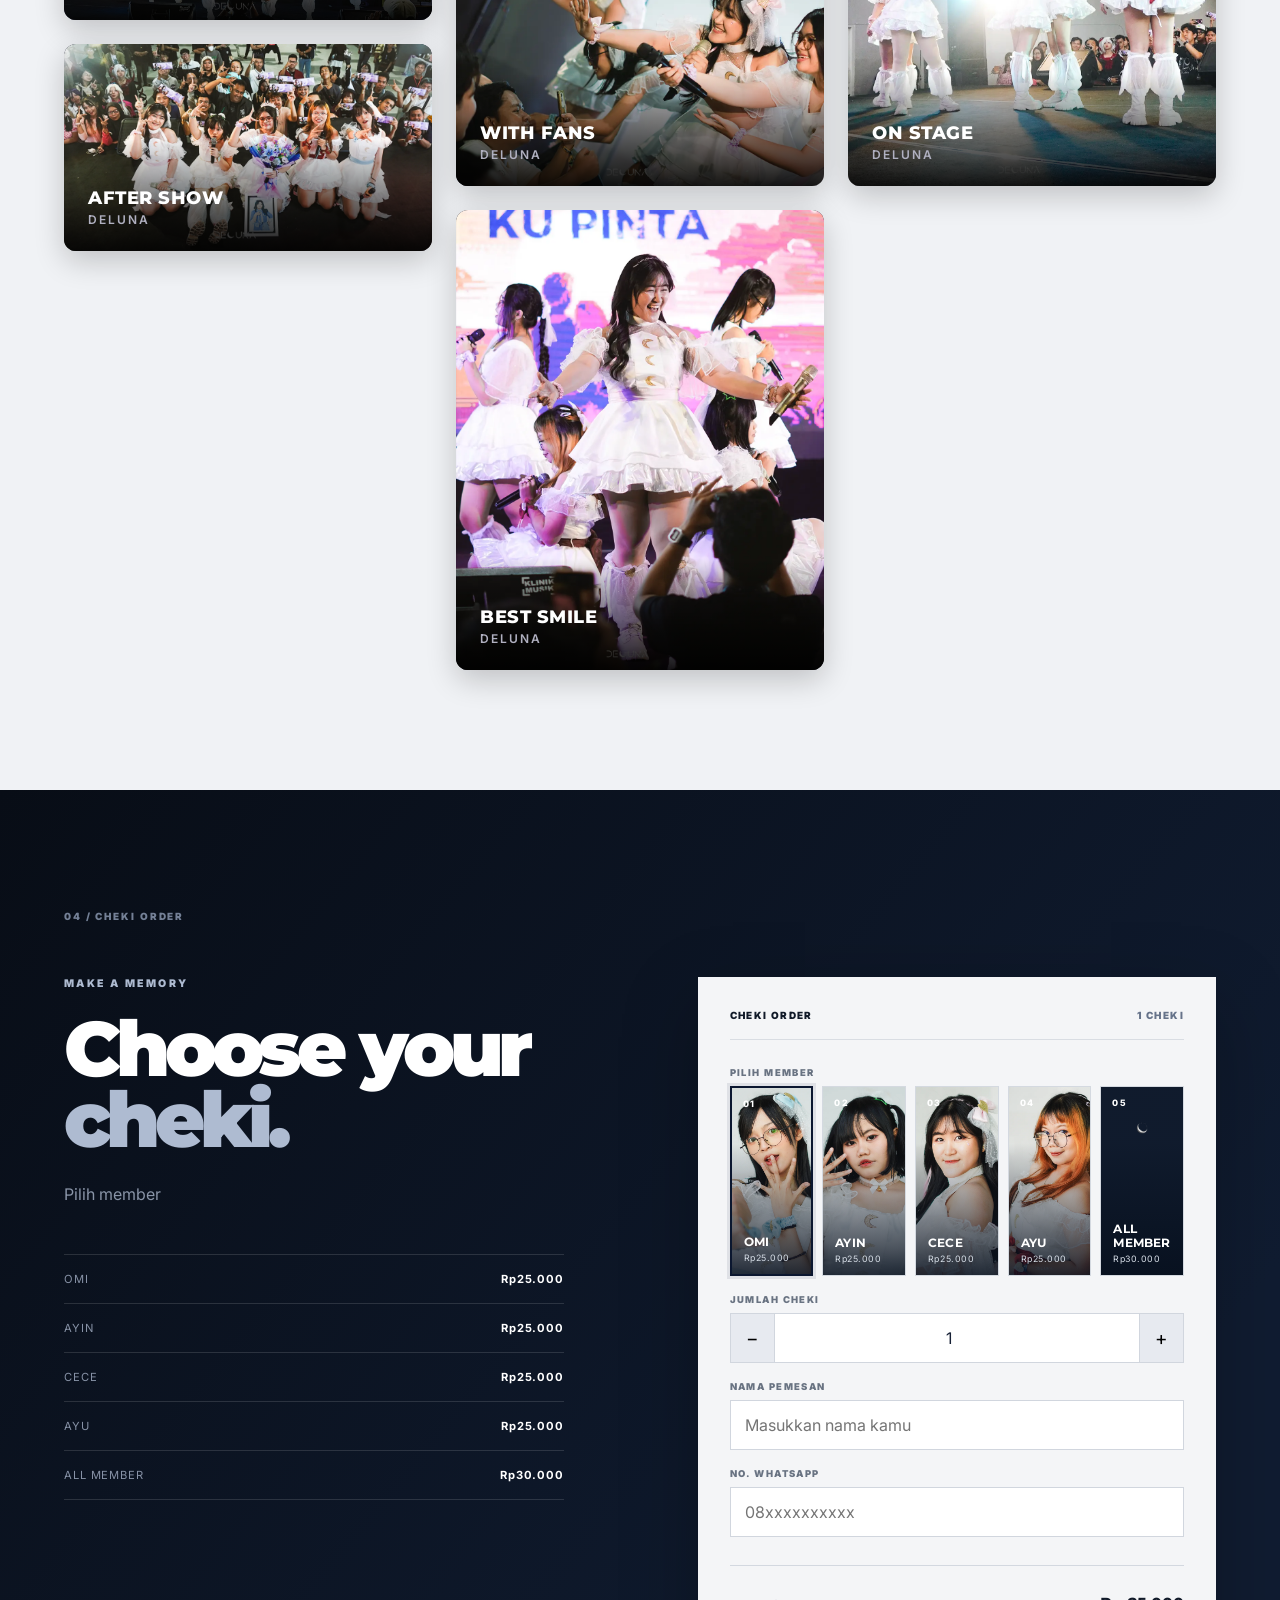
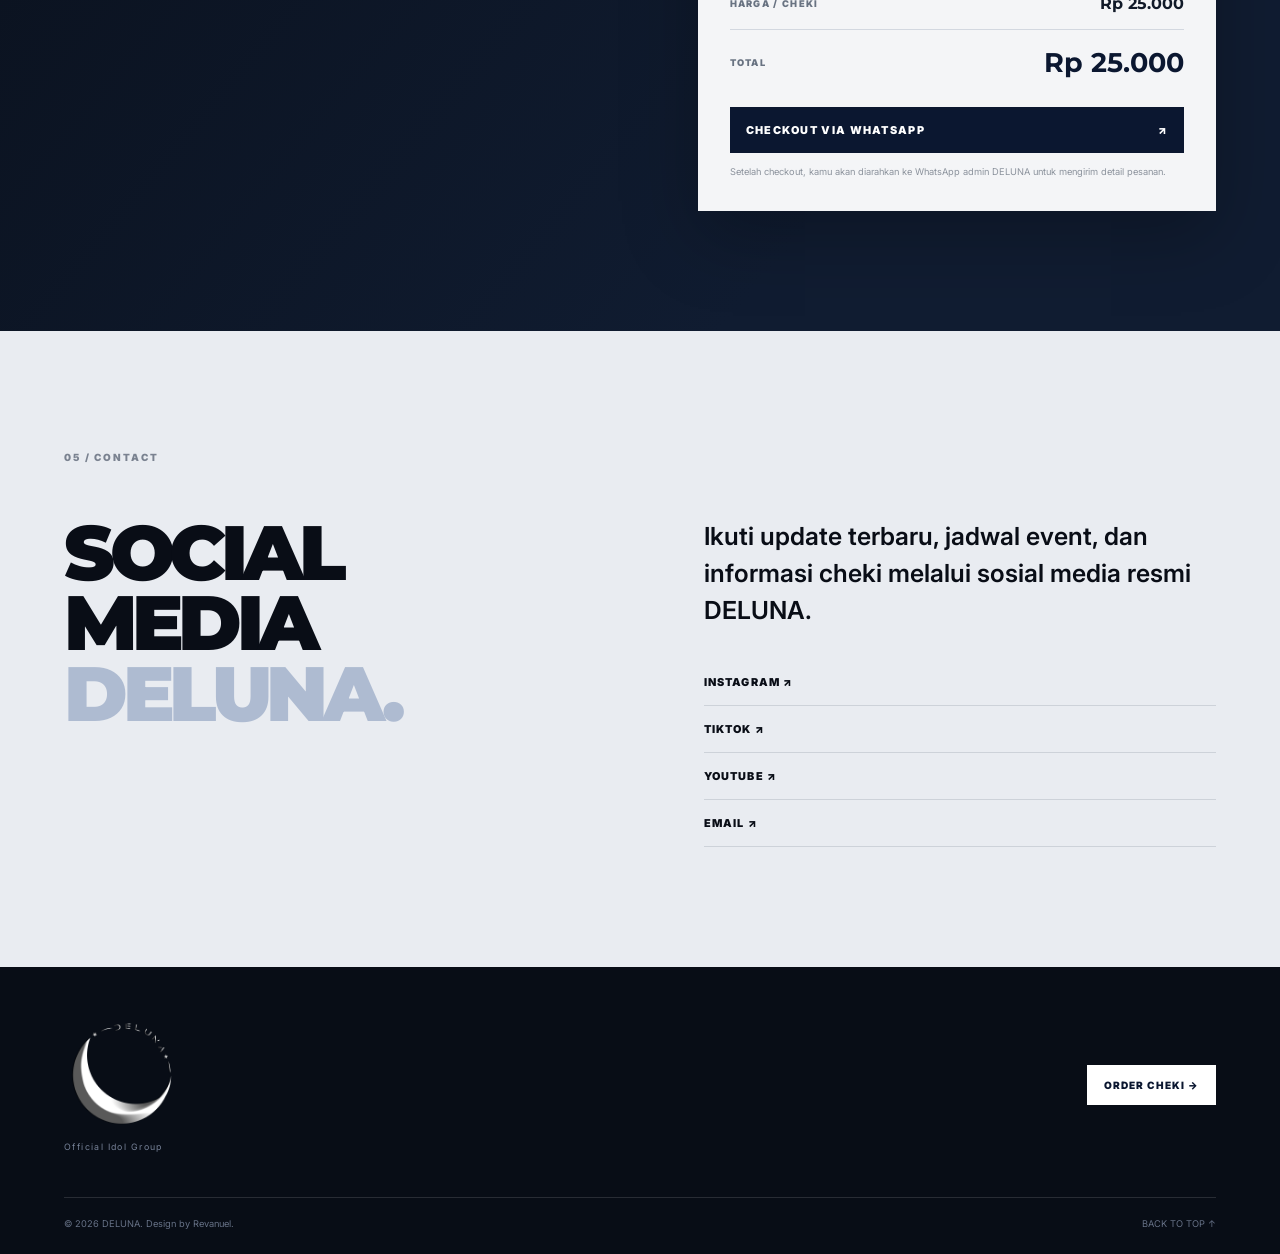
==== commit 095eb11d: "Update index.html" ====
--- a/index.html
+++ b/index.html
@@ -169,91 +169,23 @@
       </div>
 
       <div class="member-grid">
-
-  <!-- OMI -->
-  <article class="member-card reveal">
-    <div class="member-grid">
-
-  <!-- OMI -->
-  <article class="member-card reveal">
-    <div class="member-photo">
-      <a href="https://www.instagram.com/omiichannn_/" 
-         target="_blank" 
-         rel="noopener noreferrer"
-         style="display: block; cursor: pointer;">
-        <img src="assets/OMI.webp" alt="OMI - DELUNA">
-      </a>
-      <span>01</span>
-      <small>MEMBER</small>
-    </div>
-
-    <div class="member-info">
-      <h3>OMI</h3>
-      <p>DELUNA</p>
-    </div>
-  </article>
-
-
-  <!-- AYIN -->
-  <article class="member-card reveal">
-    <div class="member-photo">
-      <a href="https://www.instagram.com/arinismess/" 
-         target="_blank" 
-         rel="noopener noreferrer"
-         style="display: block; cursor: pointer;">
-        <img src="assets/AYIN.webp" alt="AYIN - DELUNA">
-      </a>
-      <span>02</span>
-      <small>MEMBER</small>
-    </div>
-
-    <div class="member-info">
-      <h3>AYIN</h3>
-      <p>DELUNA</p>
-    </div>
-  </article>
-
-
-  <!-- CECE -->
-  <article class="member-card reveal">
-    <div class="member-photo">
-      <a href="https://www.instagram.com/riensm21/" 
-         target="_blank" 
-         rel="noopener noreferrer"
-         style="display: block; cursor: pointer;">
-        <img src="assets/CECE.webp" alt="CECE - DELUNA">
-      </a>
-      <span>03</span>
-      <small>MEMBER</small>
-    </div>
-
-    <div class="member-info">
-      <h3>CECE</h3>
-      <p>DELUNA</p>
-    </div>
-  </article>
-
-
-  <!-- AYU -->
-  <article class="member-card reveal">
-    <div class="member-photo">
-      <a href="https://www.instagram.com/ayuukim_/" 
-         target="_blank" 
-         rel="noopener noreferrer"
-         style="display: block; cursor: pointer;">
-        <img src="assets/AYU.webp" alt="AYU - DELUNA">
-      </a>
-      <span>04</span>
-      <small>MEMBER</small>
-    </div>
-
-    <div class="member-info">
-      <h3>AYU</h3>
-      <p>DELUNA</p>
-    </div>
-  </article>
-
-</div>
+        <article class="member-card reveal">
+          <div class="member-photo"><img src="assets/OMI.webp" alt="OMI - DELUNA"><span>01</span><small>MEMBER</small></div>
+          <div class="member-info"><h3>OMI</h3><p>DELUNA</p></div>
+        </article>
+        <article class="member-card reveal">
+          <div class="member-photo"><img src="assets/AYIN.webp" alt="AYIN - DELUNA"><span>02</span><small>MEMBER</small></div>
+          <div class="member-info"><h3>AYIN</h3><p>DELUNA</p></div>
+        </article>
+        <article class="member-card reveal">
+          <div class="member-photo"><img src="assets/CECE.webp" alt="CECE - DELUNA"><span>03</span><small>MEMBER</small></div>
+          <div class="member-info"><h3>CECE</h3><p>DELUNA</p></div>
+        </article>
+        <article class="member-card reveal">
+          <div class="member-photo"><img src="assets/AYU.webp" alt="AYU - DELUNA"><span>04</span><small>MEMBER</small></div>
+          <div class="member-info"><h3>AYU</h3><p>DELUNA</p></div>
+        </article>
+      </div>
     </section>
 
     <section class="section gallery" id="gallery">
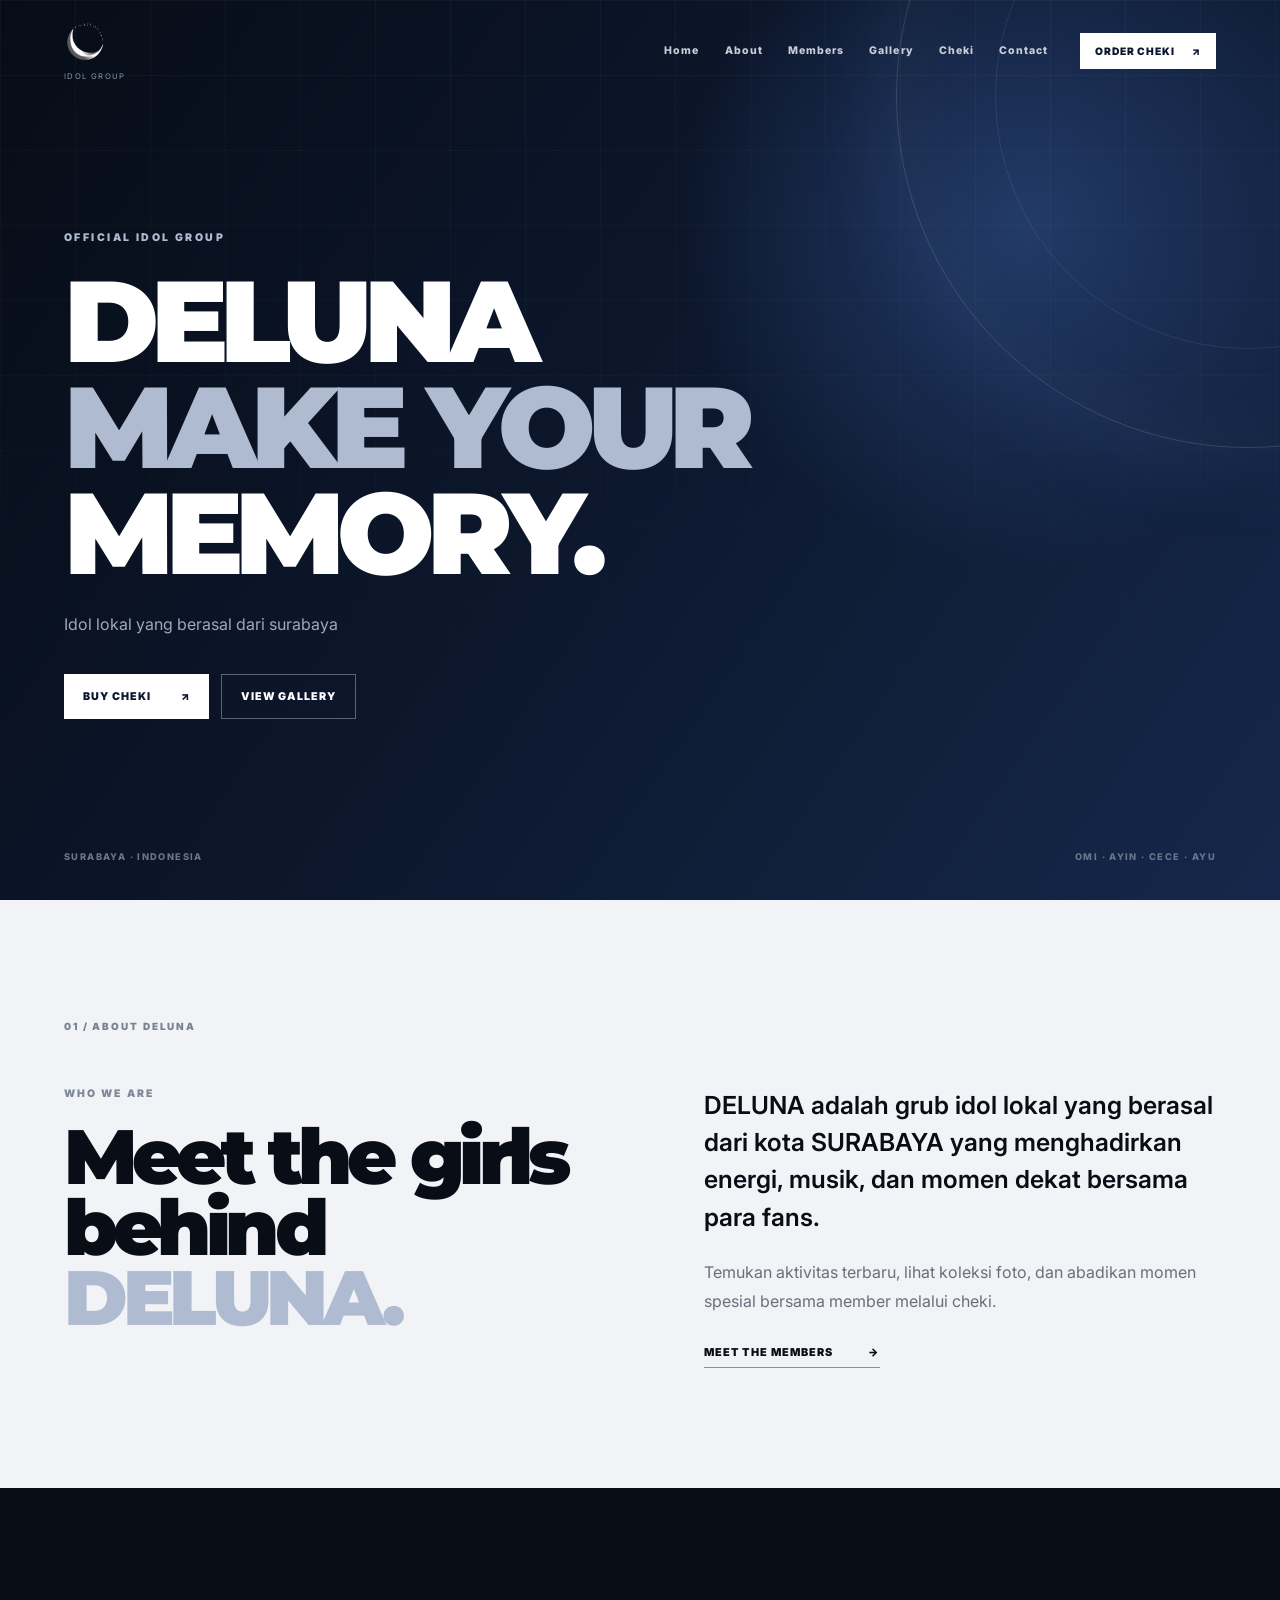
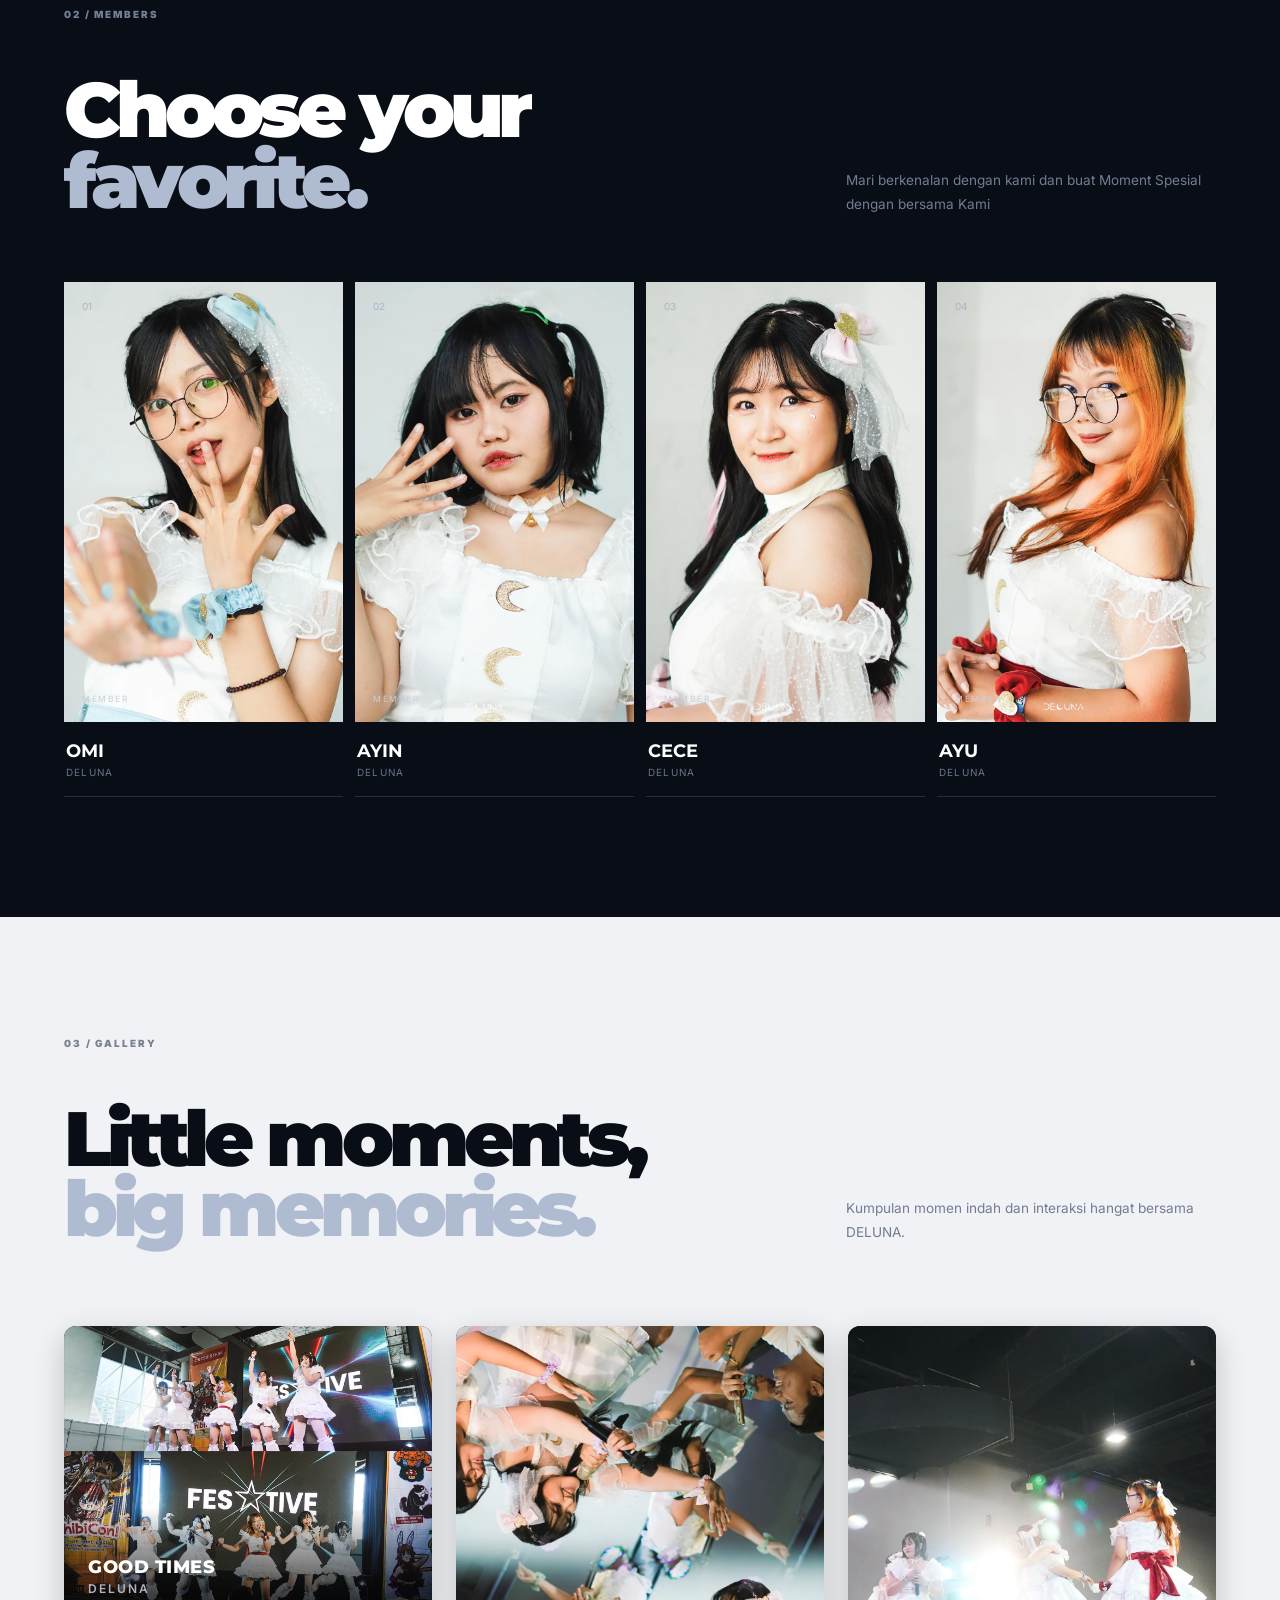
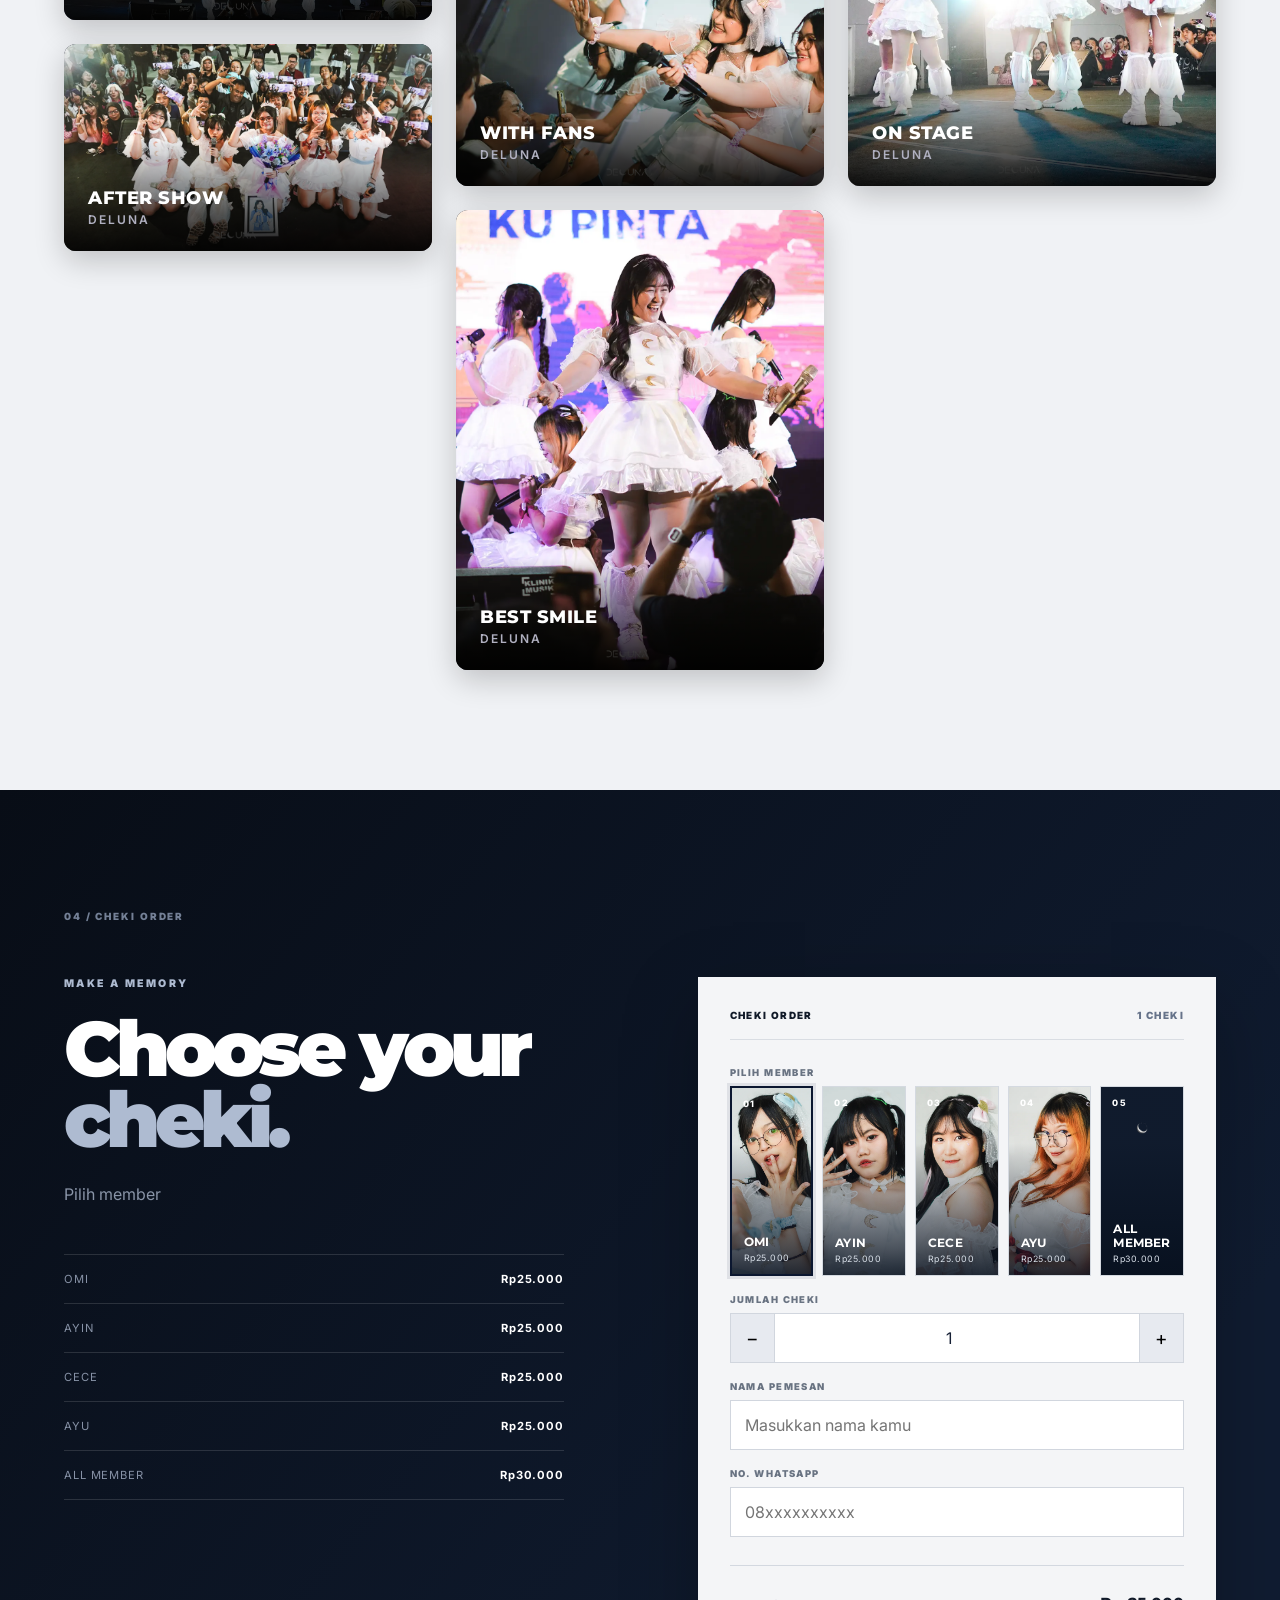
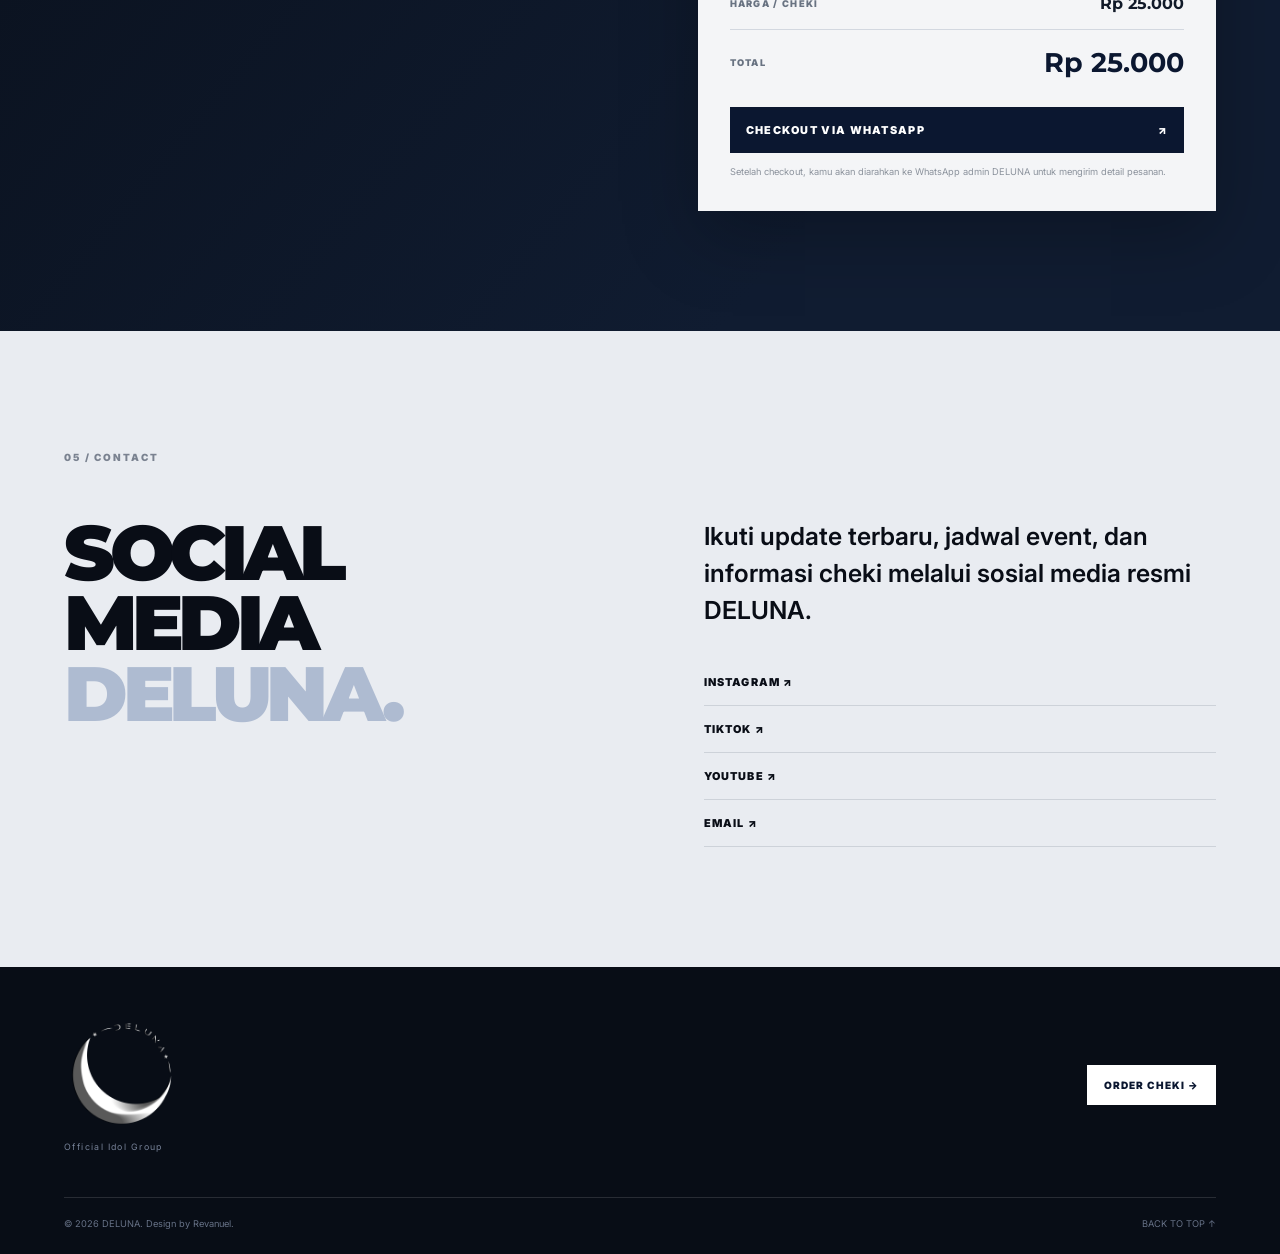
==== commit 59cbb007: "Update index.html" ====
--- a/index.html
+++ b/index.html
@@ -169,23 +169,87 @@
       </div>
 
       <div class="member-grid">
-        <article class="member-card reveal">
-          <div class="member-photo"><img src="assets/OMI.webp" alt="OMI - DELUNA"><span>01</span><small>MEMBER</small></div>
-          <div class="member-info"><h3>OMI</h3><p>DELUNA</p></div>
-        </article>
-        <article class="member-card reveal">
-          <div class="member-photo"><img src="assets/AYIN.webp" alt="AYIN - DELUNA"><span>02</span><small>MEMBER</small></div>
-          <div class="member-info"><h3>AYIN</h3><p>DELUNA</p></div>
-        </article>
-        <article class="member-card reveal">
-          <div class="member-photo"><img src="assets/CECE.webp" alt="CECE - DELUNA"><span>03</span><small>MEMBER</small></div>
-          <div class="member-info"><h3>CECE</h3><p>DELUNA</p></div>
-        </article>
-        <article class="member-card reveal">
-          <div class="member-photo"><img src="assets/AYU.webp" alt="AYU - DELUNA"><span>04</span><small>MEMBER</small></div>
-          <div class="member-info"><h3>AYU</h3><p>DELUNA</p></div>
-        </article>
-      </div>
+
+  <!-- OMI -->
+  <article class="member-card reveal">
+    <div class="member-photo">
+      <a href="https://www.instagram.com/omiichannn_/" 
+         target="_blank" 
+         rel="noopener noreferrer"
+         style="display: block; cursor: pointer;">
+        <img src="assets/OMI.webp" alt="OMI - DELUNA">
+      </a>
+      <span>01</span>
+      <small>MEMBER</small>
+    </div>
+
+    <div class="member-info">
+      <h3>OMI</h3>
+      <p>DELUNA</p>
+    </div>
+  </article>
+
+
+  <!-- AYIN -->
+  <article class="member-card reveal">
+    <div class="member-photo">
+      <a href="https://www.instagram.com/arinismess/" 
+         target="_blank" 
+         rel="noopener noreferrer"
+         style="display: block; cursor: pointer;">
+        <img src="assets/AYIN.webp" alt="AYIN - DELUNA">
+      </a>
+      <span>02</span>
+      <small>MEMBER</small>
+    </div>
+
+    <div class="member-info">
+      <h3>AYIN</h3>
+      <p>DELUNA</p>
+    </div>
+  </article>
+
+
+  <!-- CECE -->
+  <article class="member-card reveal">
+    <div class="member-photo">
+      <a href="https://www.instagram.com/riensm21/" 
+         target="_blank" 
+         rel="noopener noreferrer"
+         style="display: block; cursor: pointer;">
+        <img src="assets/CECE.webp" alt="CECE - DELUNA">
+      </a>
+      <span>03</span>
+      <small>MEMBER</small>
+    </div>
+
+    <div class="member-info">
+      <h3>CECE</h3>
+      <p>DELUNA</p>
+    </div>
+  </article>
+
+
+  <!-- AYU -->
+  <article class="member-card reveal">
+    <div class="member-photo">
+      <a href="https://www.instagram.com/ayuukim_/" 
+         target="_blank" 
+         rel="noopener noreferrer"
+         style="display: block; cursor: pointer;">
+        <img src="assets/AYU.webp" alt="AYU - DELUNA">
+      </a>
+      <span>04</span>
+      <small>MEMBER</small>
+    </div>
+
+    <div class="member-info">
+      <h3>AYU</h3>
+      <p>DELUNA</p>
+    </div>
+  </article>
+
+</div>
     </section>
 
     <section class="section gallery" id="gallery">
--- a/style.css
+++ b/style.css
@@ -195,6 +195,14 @@
 }
 
 /* MEMBER PHOTOS + CHEKI MEMBER CHOOSER */
+.member-photo a{
+  position:absolute;
+  inset:0;
+  z-index:2;
+  display:block;
+  cursor:pointer;
+}
+
 .member-photo img{
   position:absolute;
   inset:0;
@@ -203,6 +211,34 @@
   object-fit:cover;
   object-position:center top;
   transition:transform .7s ease, filter .7s ease;
+  cursor:pointer;
+}
+
+.member-photo:before{
+  z-index:1;
+  background:linear-gradient(
+    180deg,
+    rgba(0,0,0,.05),
+    transparent 45%,
+    rgba(0,0,0,.82)
+  );
+  pointer-events:none;
+}
+
+.member-photo:after{
+  z-index:1;
+  pointer-events:none;
+}
+
+.member-photo span,
+.member-photo small{
+  z-index:3;
+  pointer-events:none;
+}
+
+.member-photo:hover img{
+  transform:scale(1.055);
+  filter:saturate(1.05);
 }
 .member-photo:before{z-index:1;background:linear-gradient(180deg,rgba(0,0,0,.05),transparent 45%,rgba(0,0,0,.82));}
 .member-photo:after{z-index:1;}
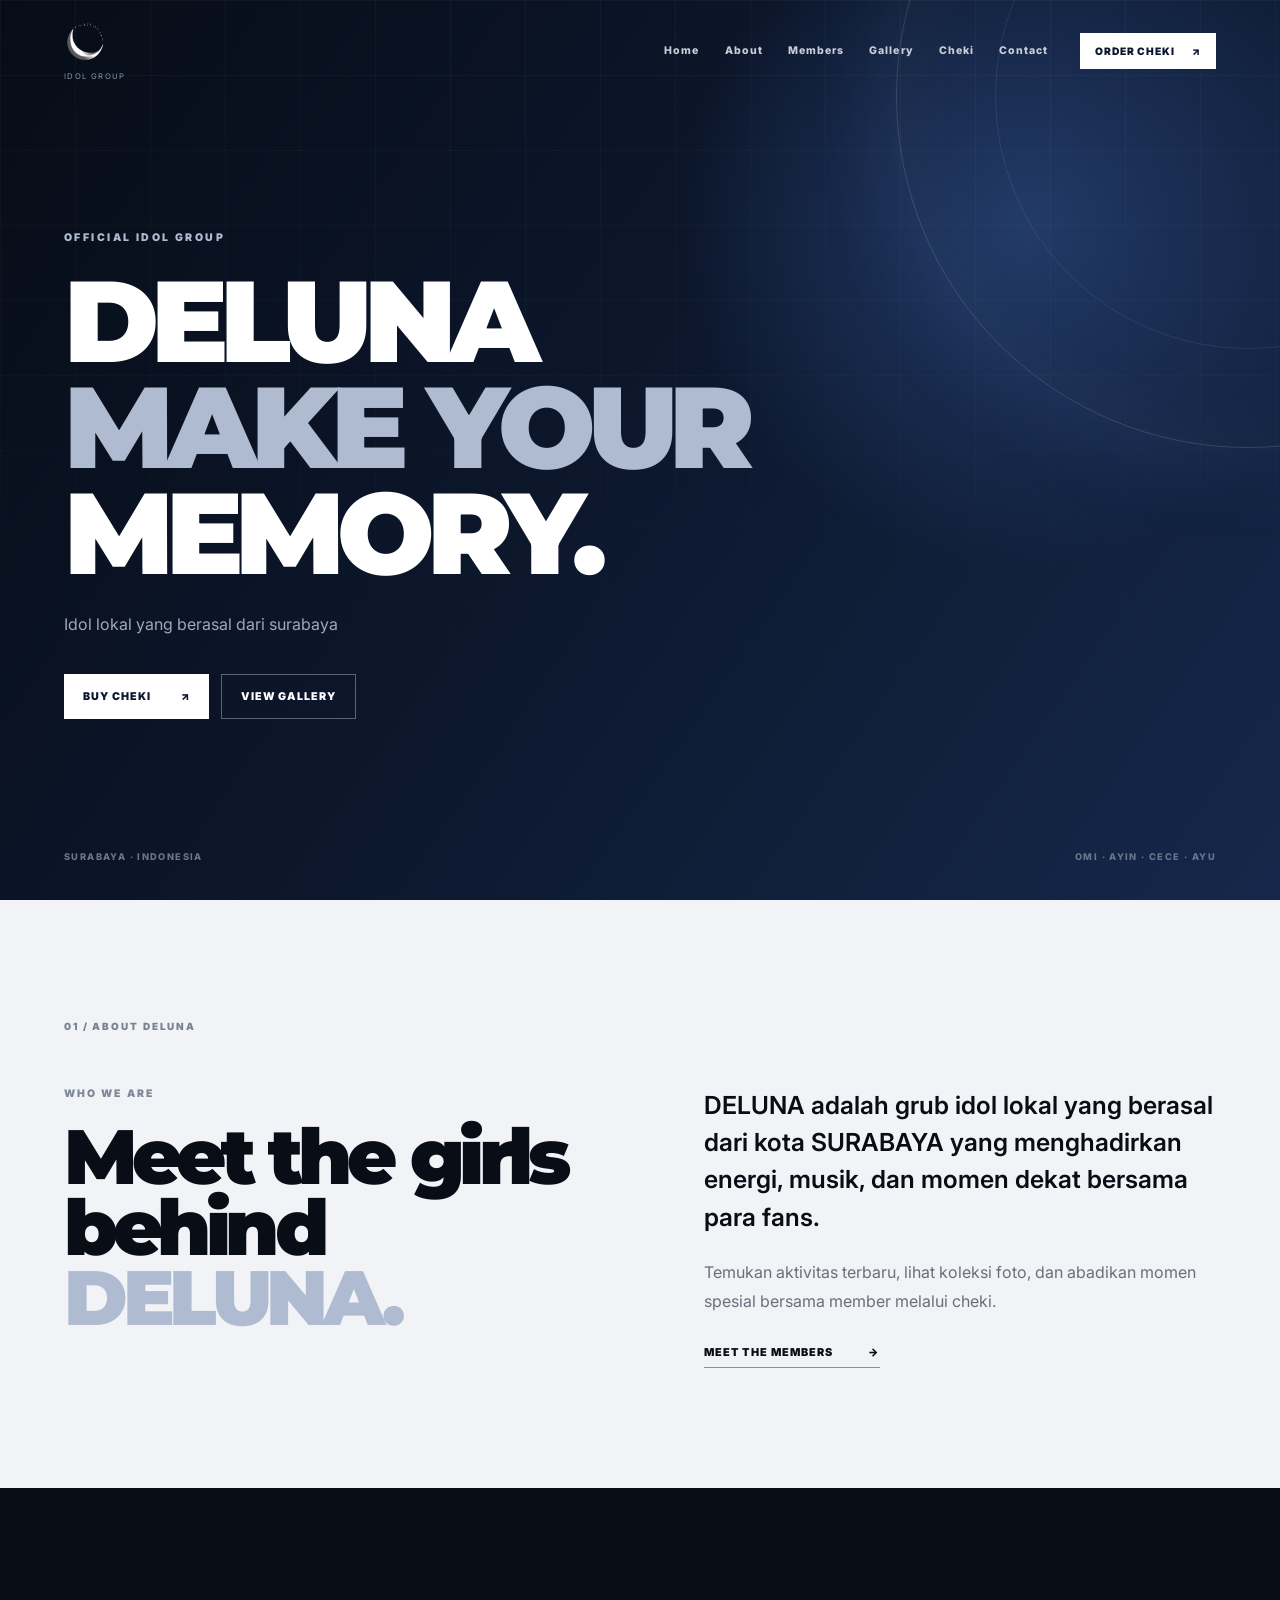
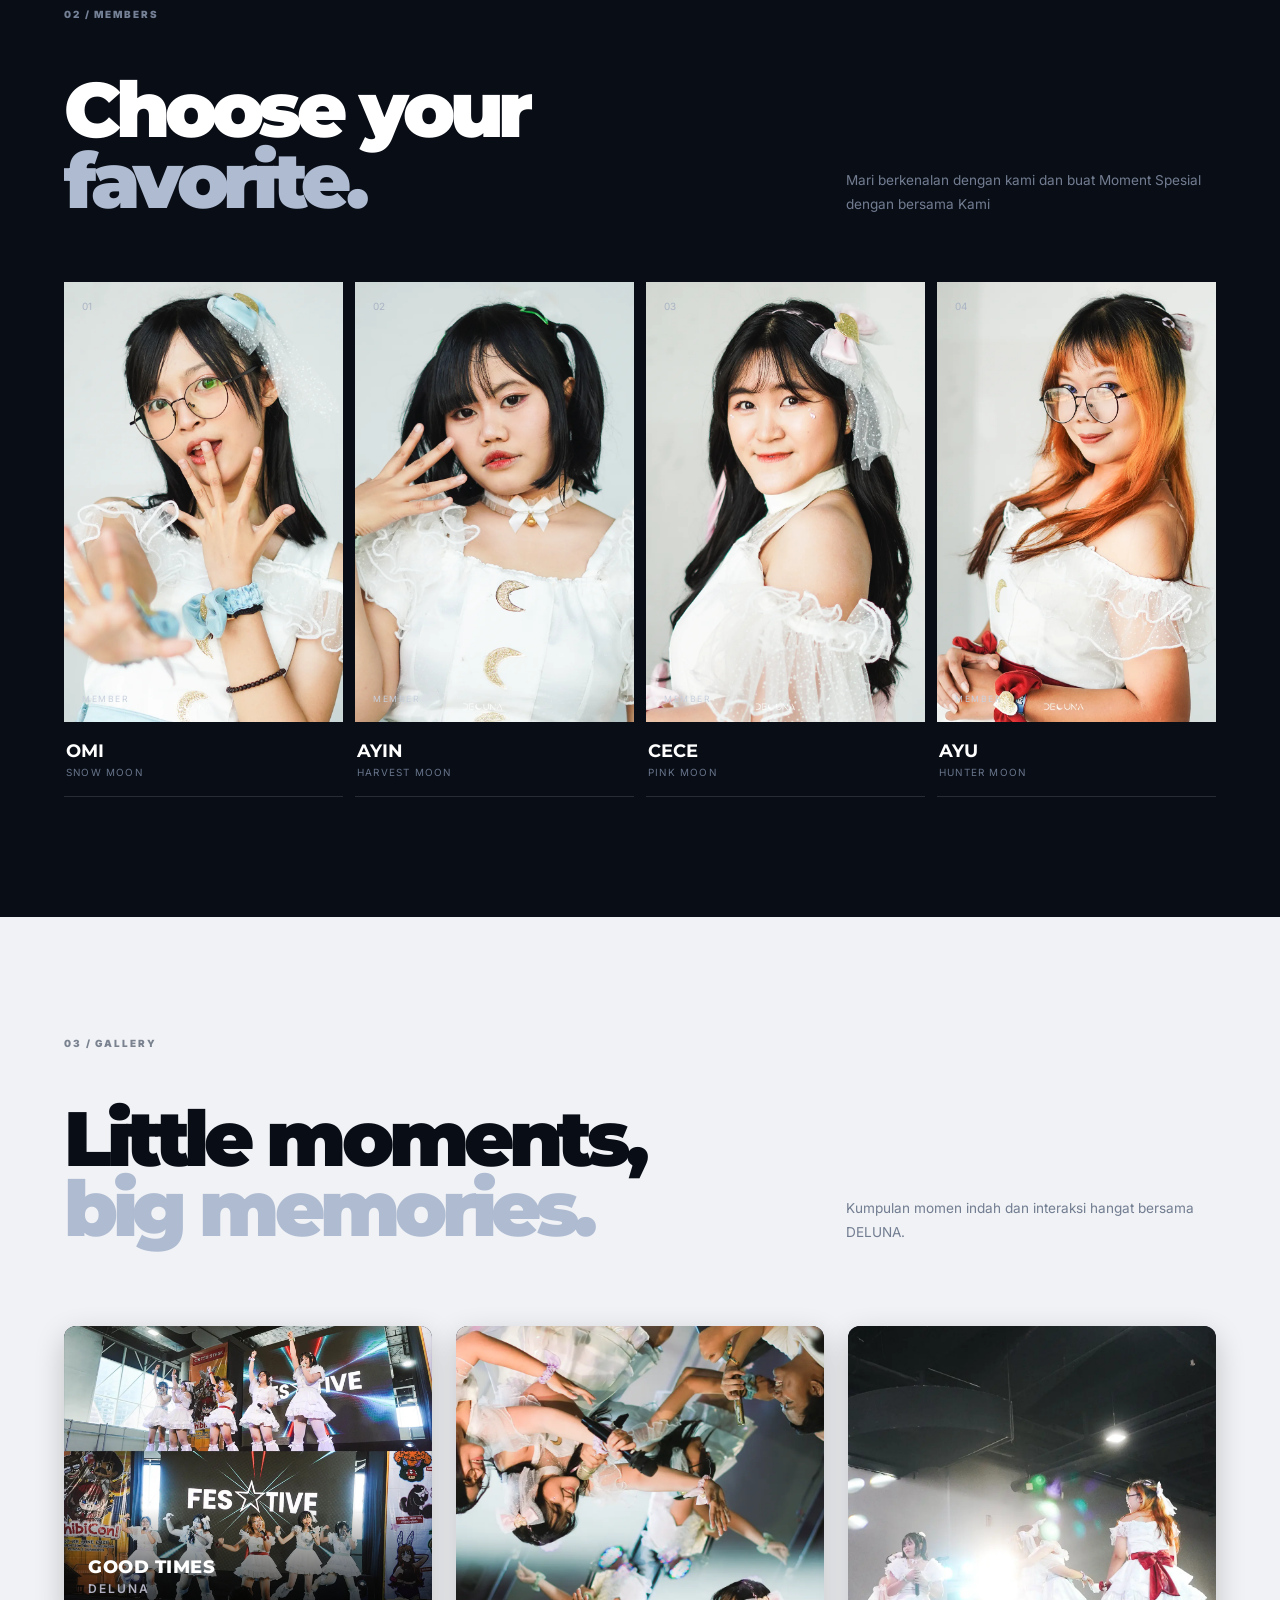
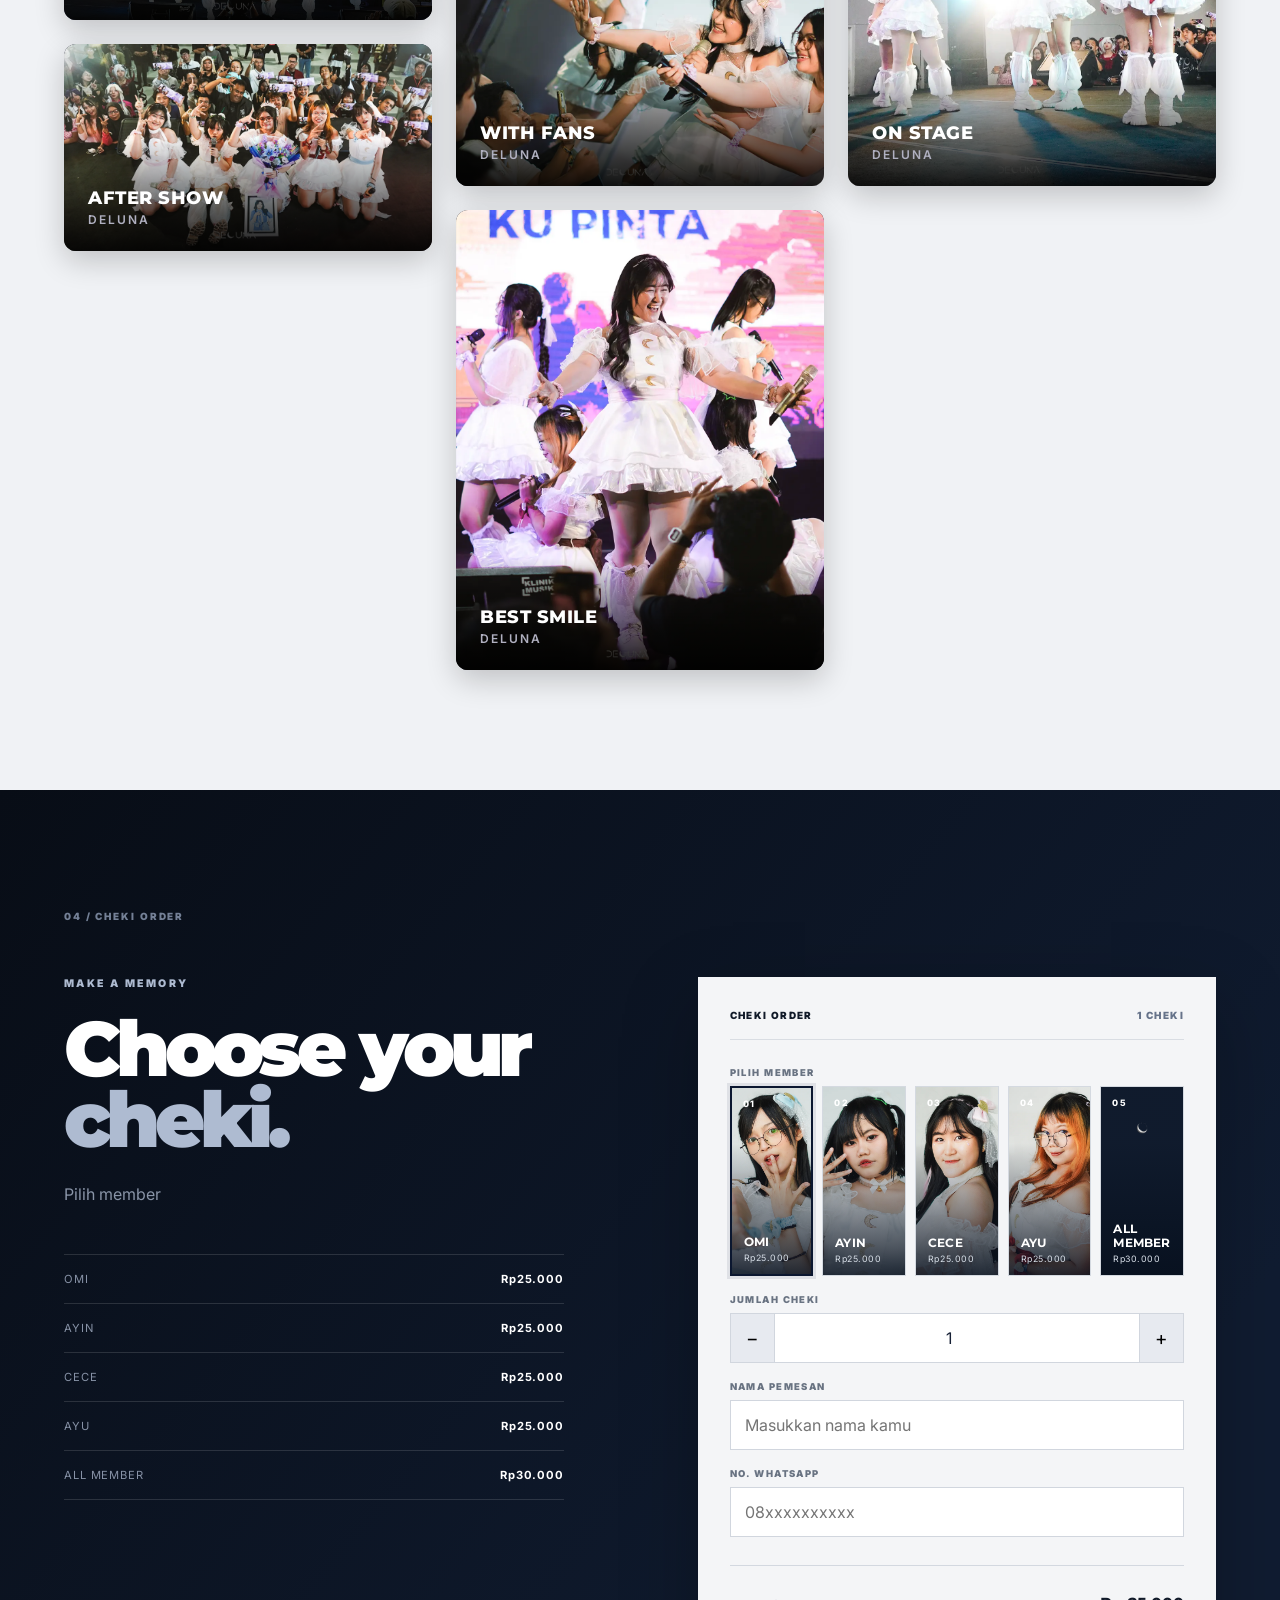
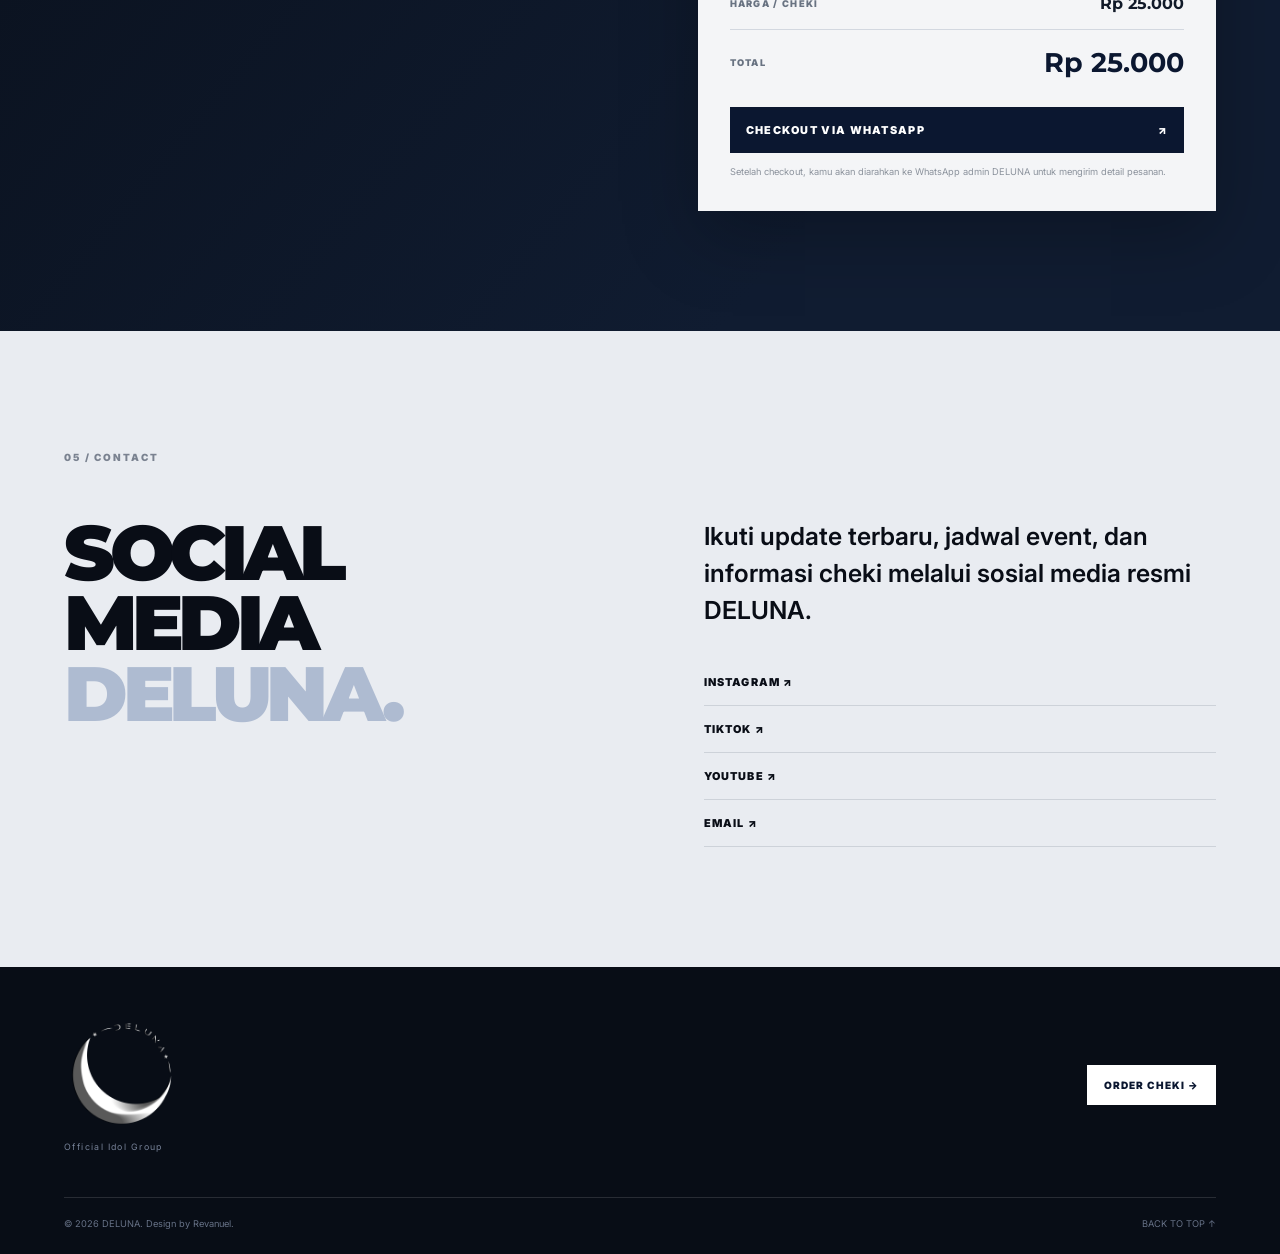
==== commit 45c43c69: "Update index.html" ====
--- a/index.html
+++ b/index.html
@@ -177,7 +177,7 @@
          target="_blank" 
          rel="noopener noreferrer"
          style="display: block; cursor: pointer;">
-        <img src="assets/OMI.webp" alt="OMI - DELUNA">
+        <img src="assets/OMI.webp" alt="OMI - Snow Moon">
       </a>
       <span>01</span>
       <small>MEMBER</small>
@@ -185,7 +185,7 @@
 
     <div class="member-info">
       <h3>OMI</h3>
-      <p>DELUNA</p>
+      <p>SNOW MOON</p>
     </div>
   </article>
 
@@ -197,7 +197,7 @@
          target="_blank" 
          rel="noopener noreferrer"
          style="display: block; cursor: pointer;">
-        <img src="assets/AYIN.webp" alt="AYIN - DELUNA">
+        <img src="assets/AYIN.webp" alt="AYIN - Harvest Moon">
       </a>
       <span>02</span>
       <small>MEMBER</small>
@@ -205,7 +205,7 @@
 
     <div class="member-info">
       <h3>AYIN</h3>
-      <p>DELUNA</p>
+      <p>HARVEST MOON</p>
     </div>
   </article>
 
@@ -217,7 +217,7 @@
          target="_blank" 
          rel="noopener noreferrer"
          style="display: block; cursor: pointer;">
-        <img src="assets/CECE.webp" alt="CECE - DELUNA">
+        <img src="assets/CECE.webp" alt="CECE - Pink Moon">
       </a>
       <span>03</span>
       <small>MEMBER</small>
@@ -225,7 +225,7 @@
 
     <div class="member-info">
       <h3>CECE</h3>
-      <p>DELUNA</p>
+      <p>PINK MOON</p>
     </div>
   </article>
 
@@ -237,7 +237,7 @@
          target="_blank" 
          rel="noopener noreferrer"
          style="display: block; cursor: pointer;">
-        <img src="assets/AYU.webp" alt="AYU - DELUNA">
+        <img src="assets/AYU.webp" alt="AYU - Hunter Moon">
       </a>
       <span>04</span>
       <small>MEMBER</small>
@@ -245,7 +245,7 @@
 
     <div class="member-info">
       <h3>AYU</h3>
-      <p>DELUNA</p>
+      <p>HUNTER MOON</p>
     </div>
   </article>
 
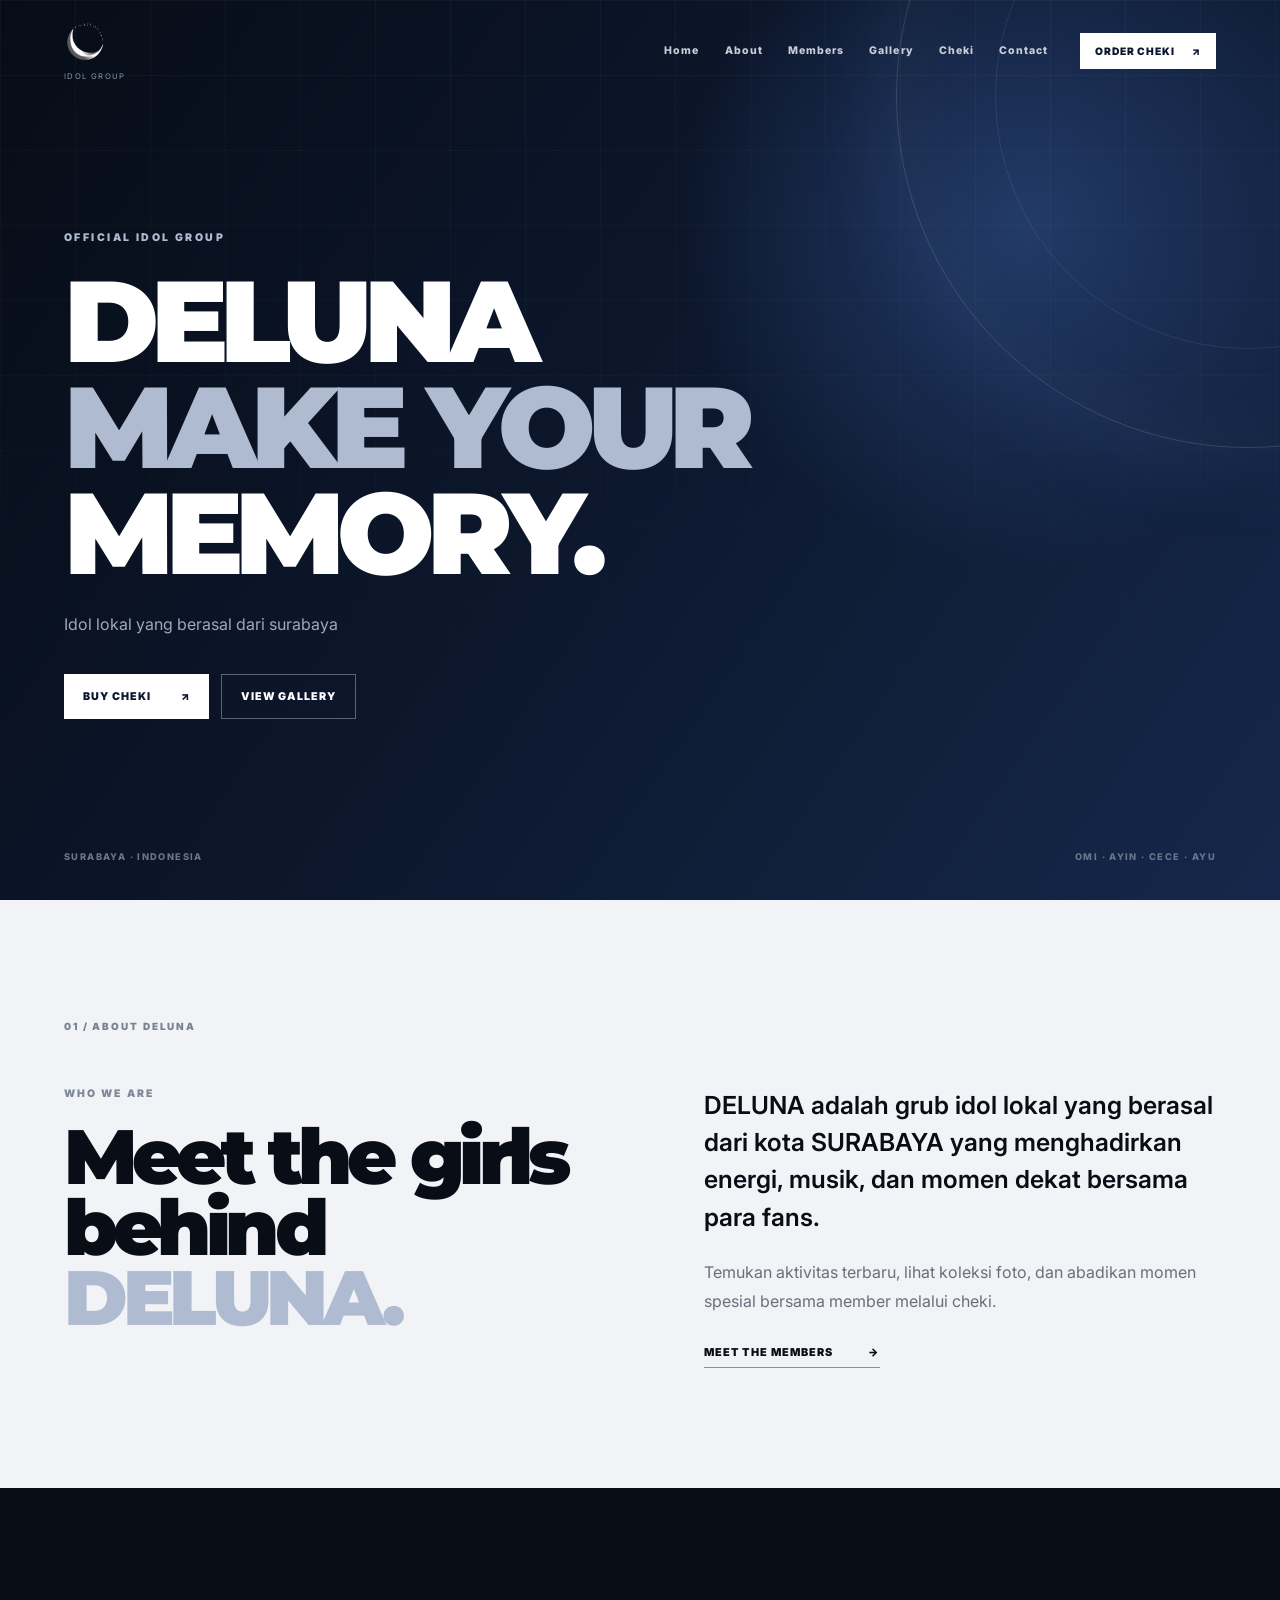
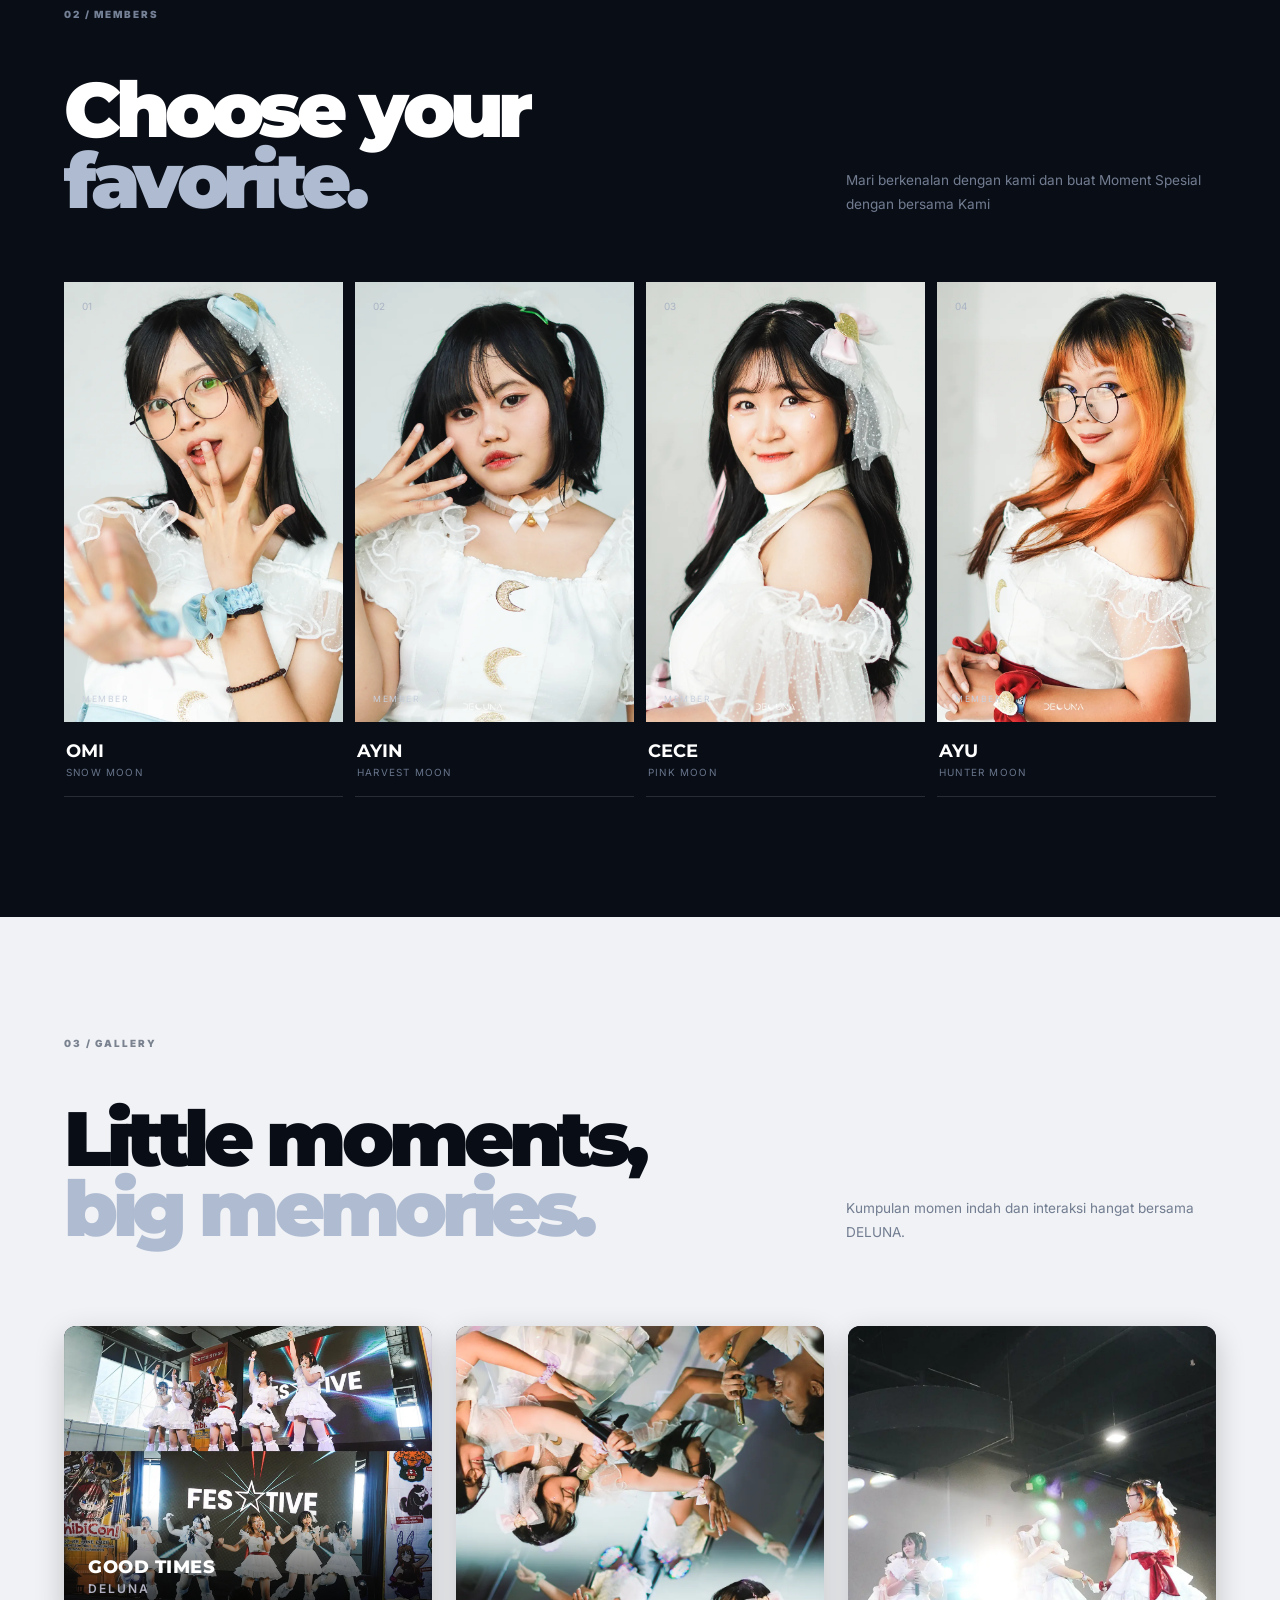
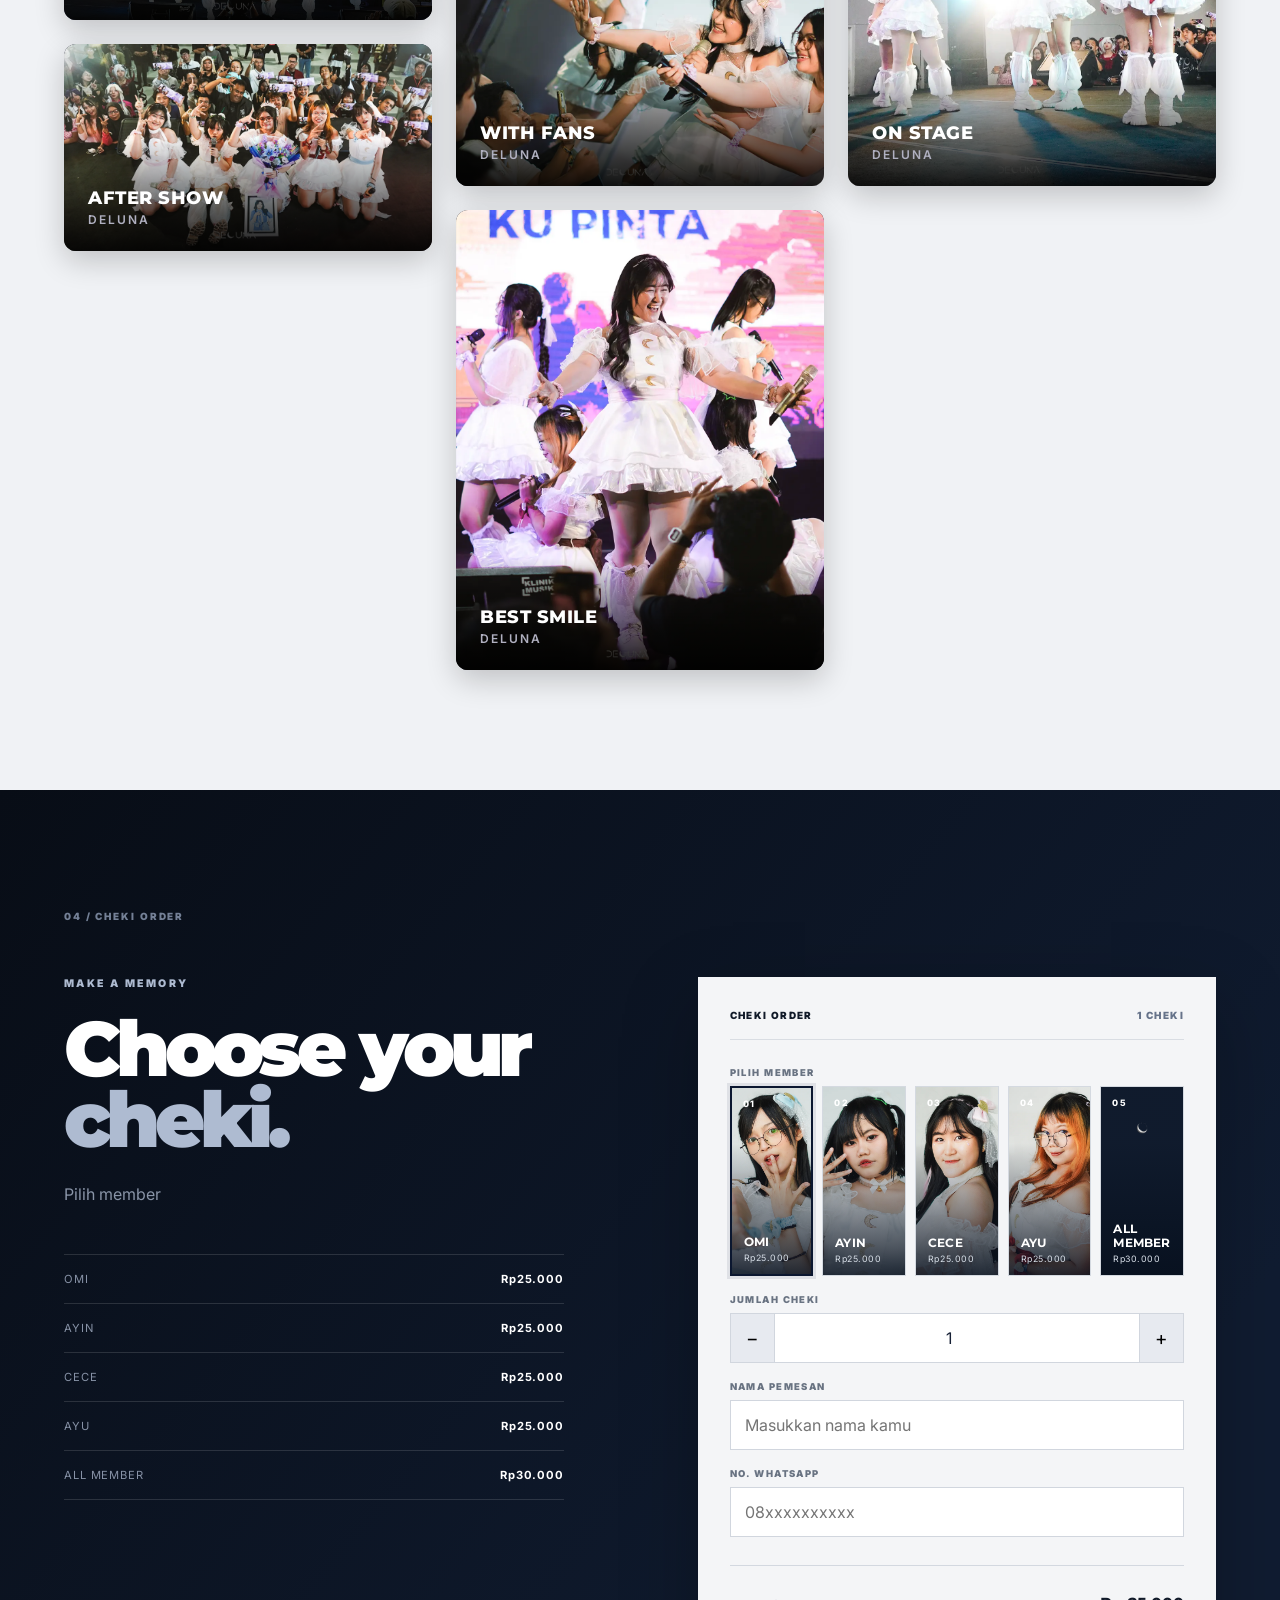
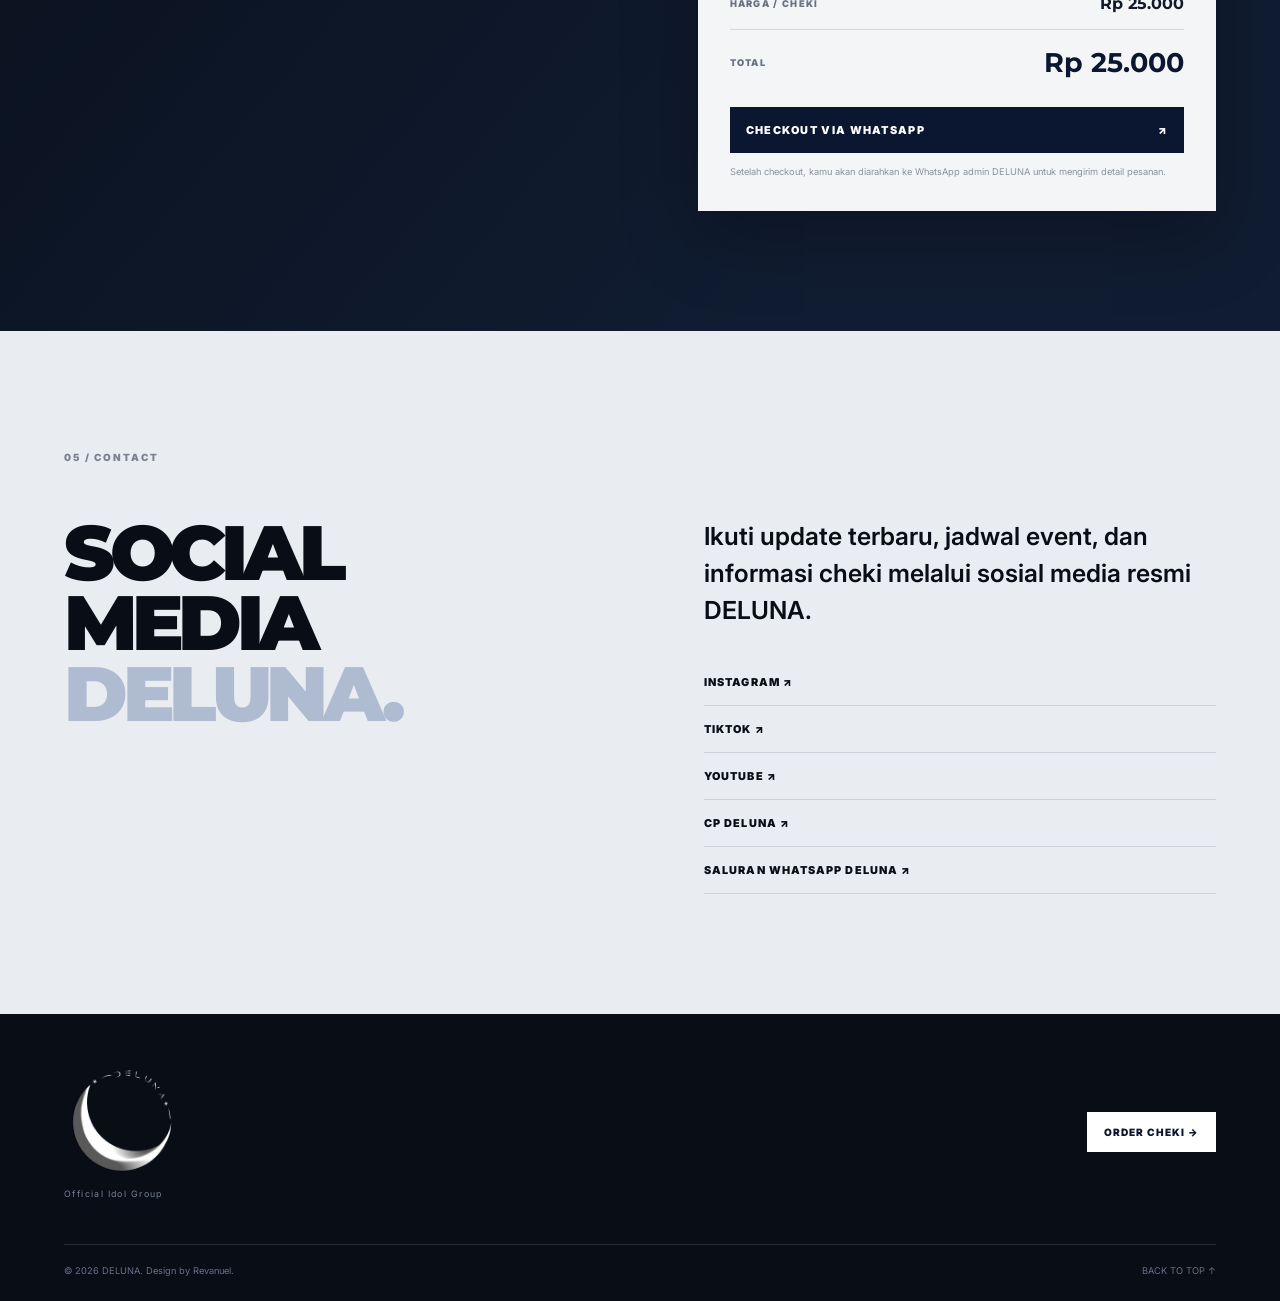
==== commit 86b0de12: "Update index.html" ====
--- a/index.html
+++ b/index.html
@@ -412,9 +412,14 @@
           YOUTUBE ↗
         </a>
 
-        <a href="mailto:delunaidolsby@gmail.com"
-           aria-label="Email DELUNA">
-          EMAIL ↗
+        <a href="https://wa.me/6281234567890"
+           aria-label="CP DELUNA">
+          CP DELUNA ↗
+        </a>
+
+        <a href="https://whatsapp.com/channel/0029VaynJyU2ER6jKDsBJZ0U"
+           aria-label="Saluran DELUNA">
+          SALURAN WHATSAPP DELUNA ↗
         </a>
 
       </div>
